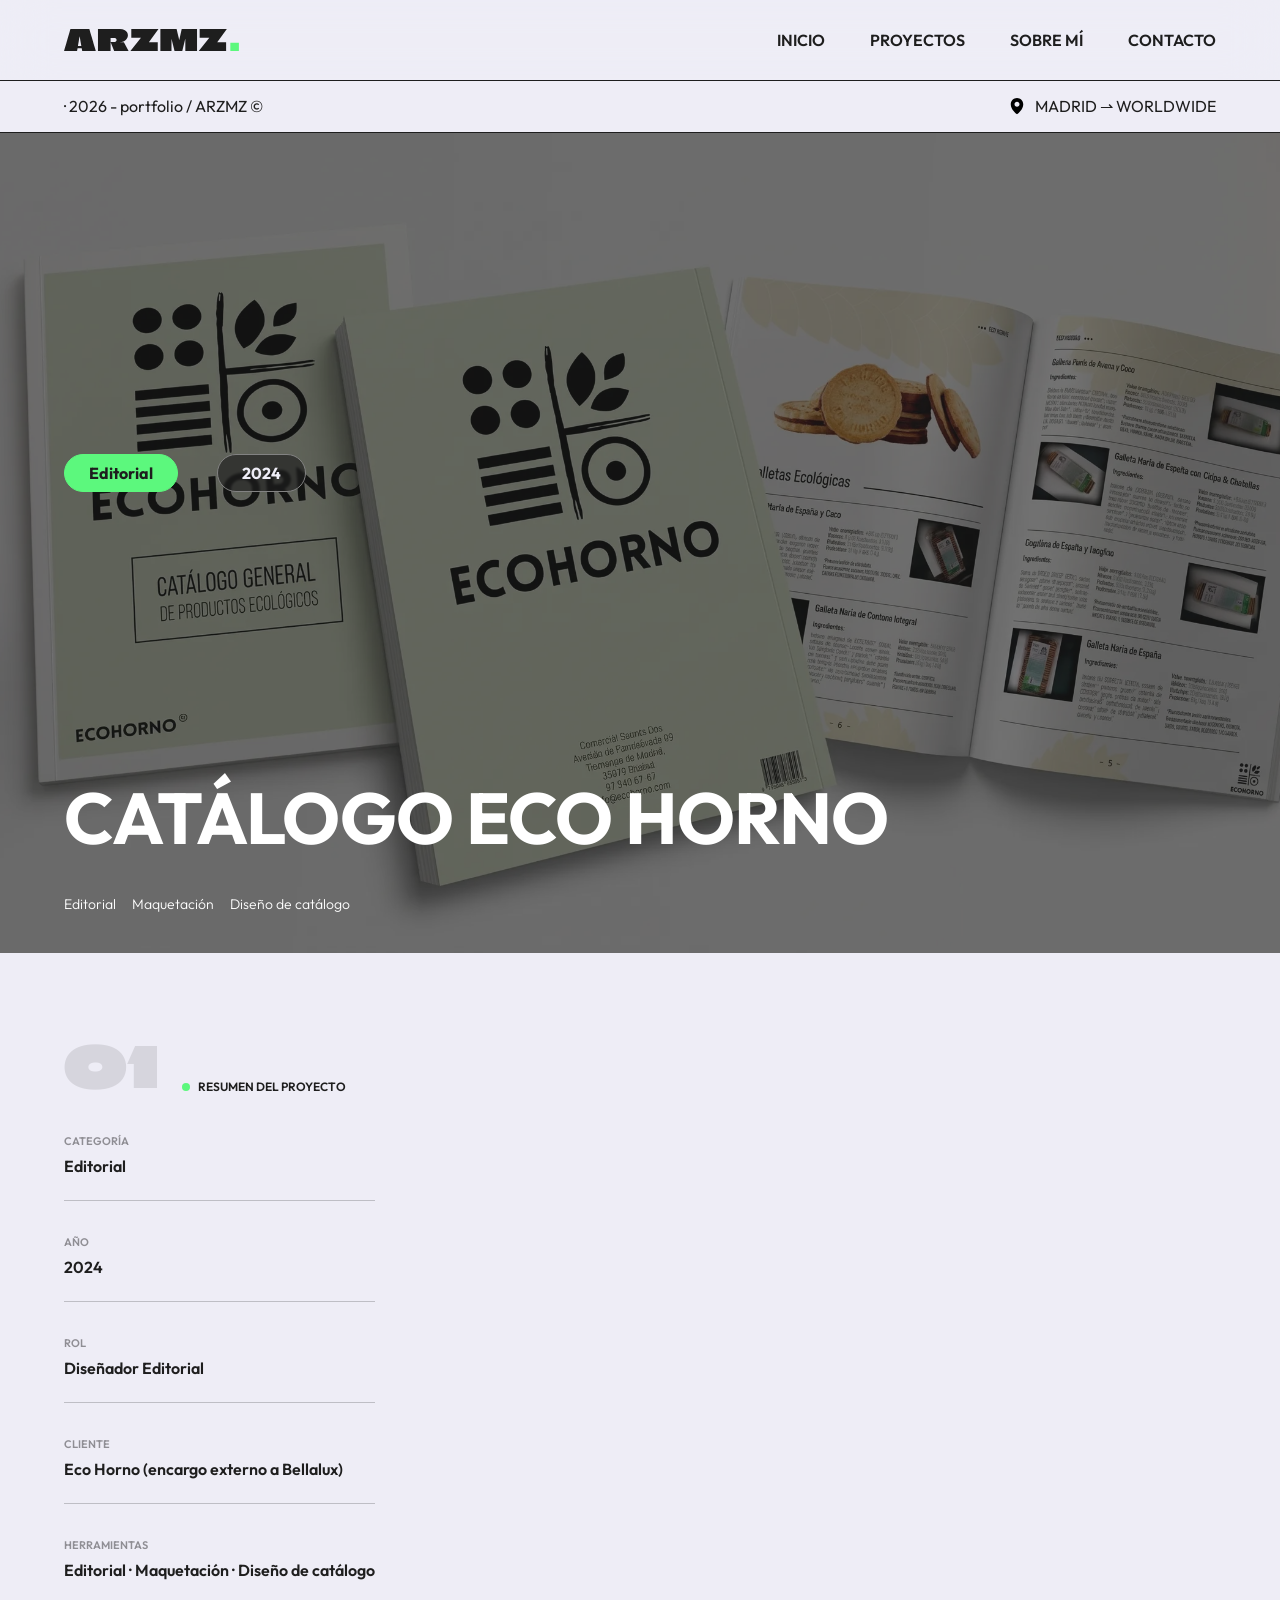
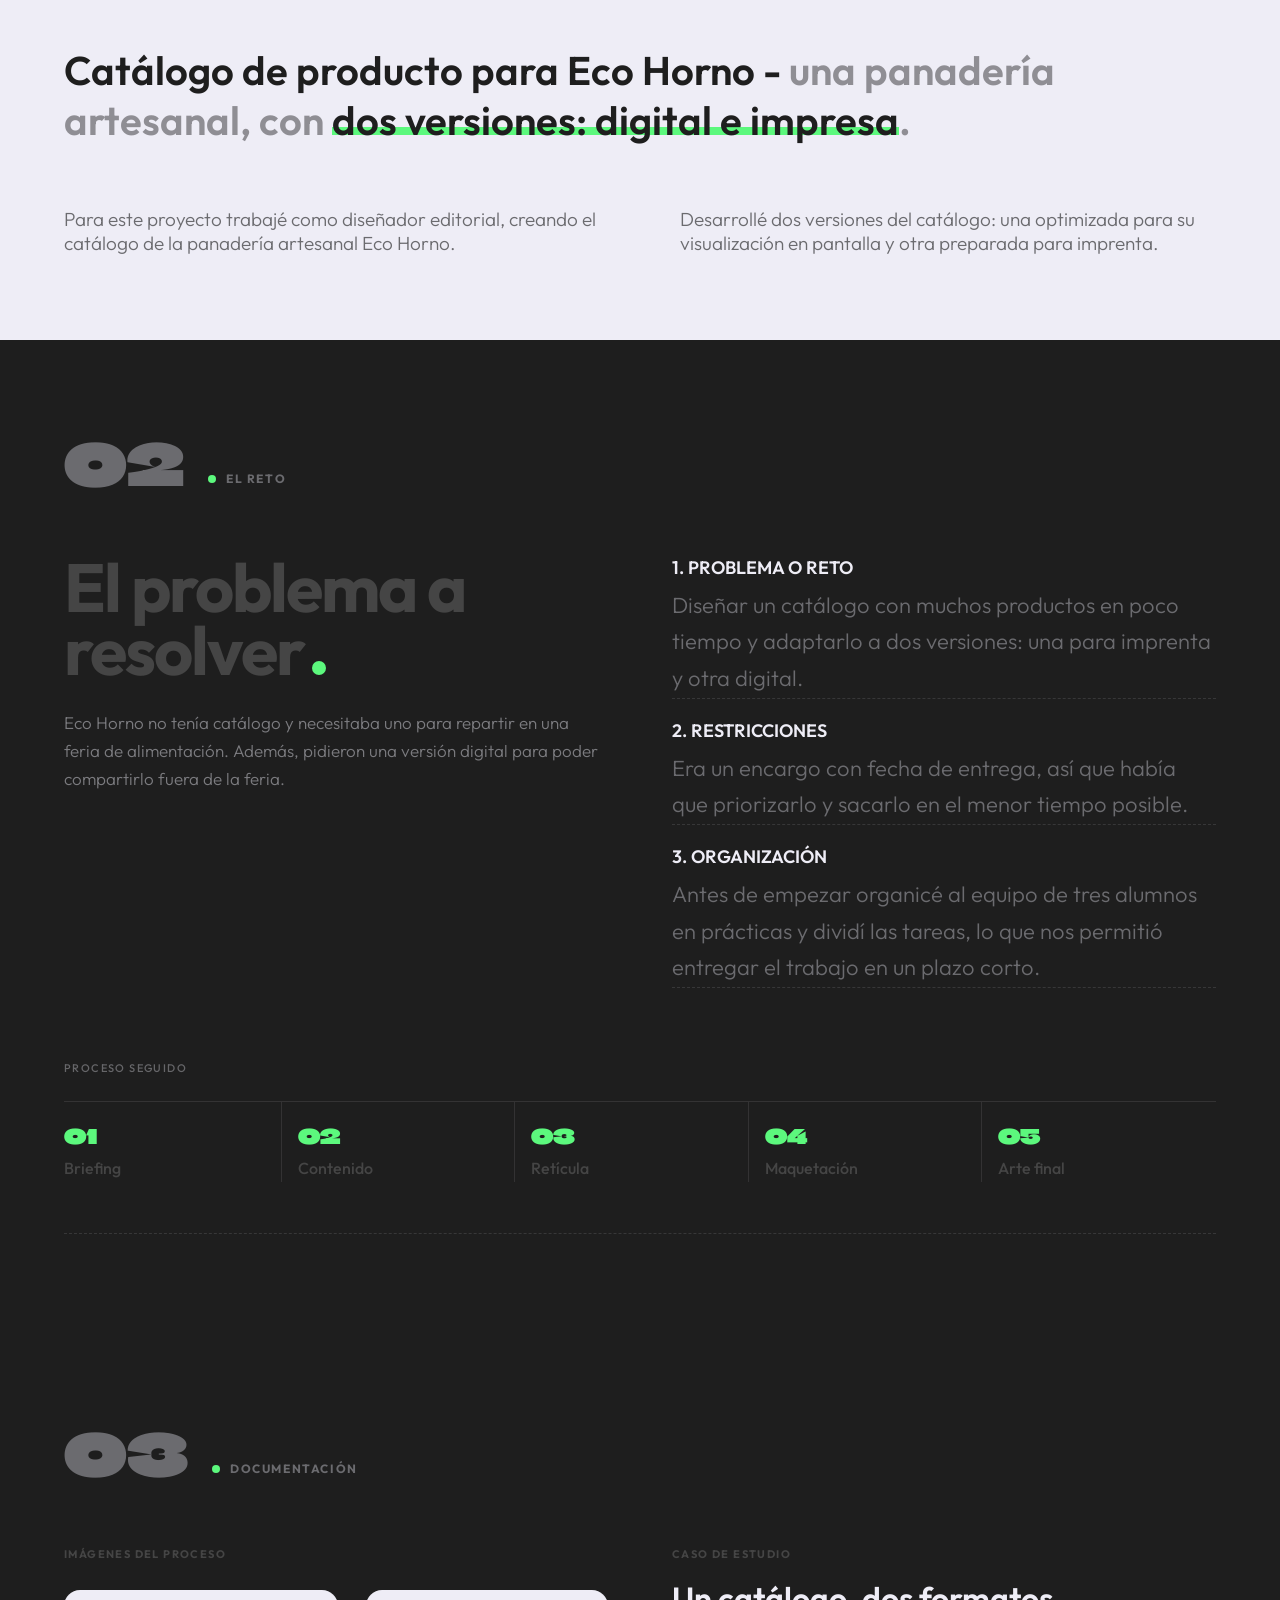
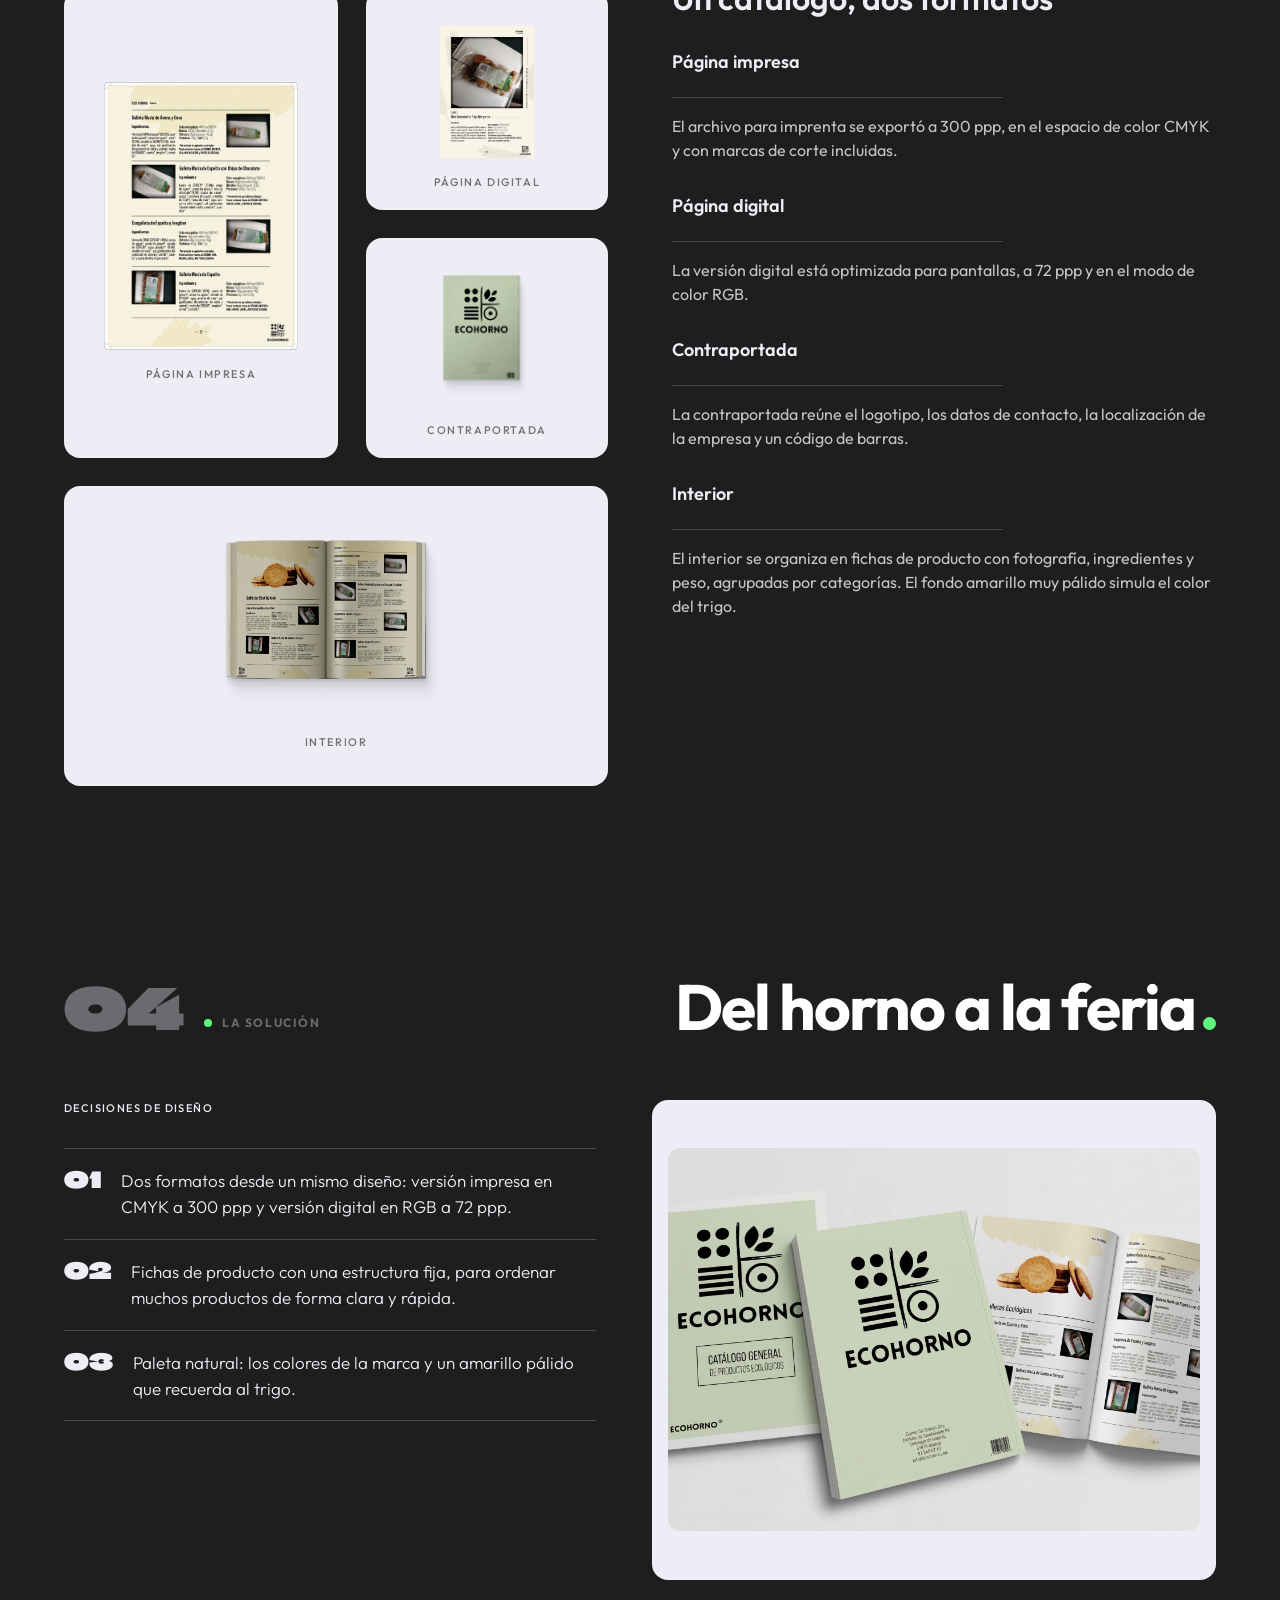
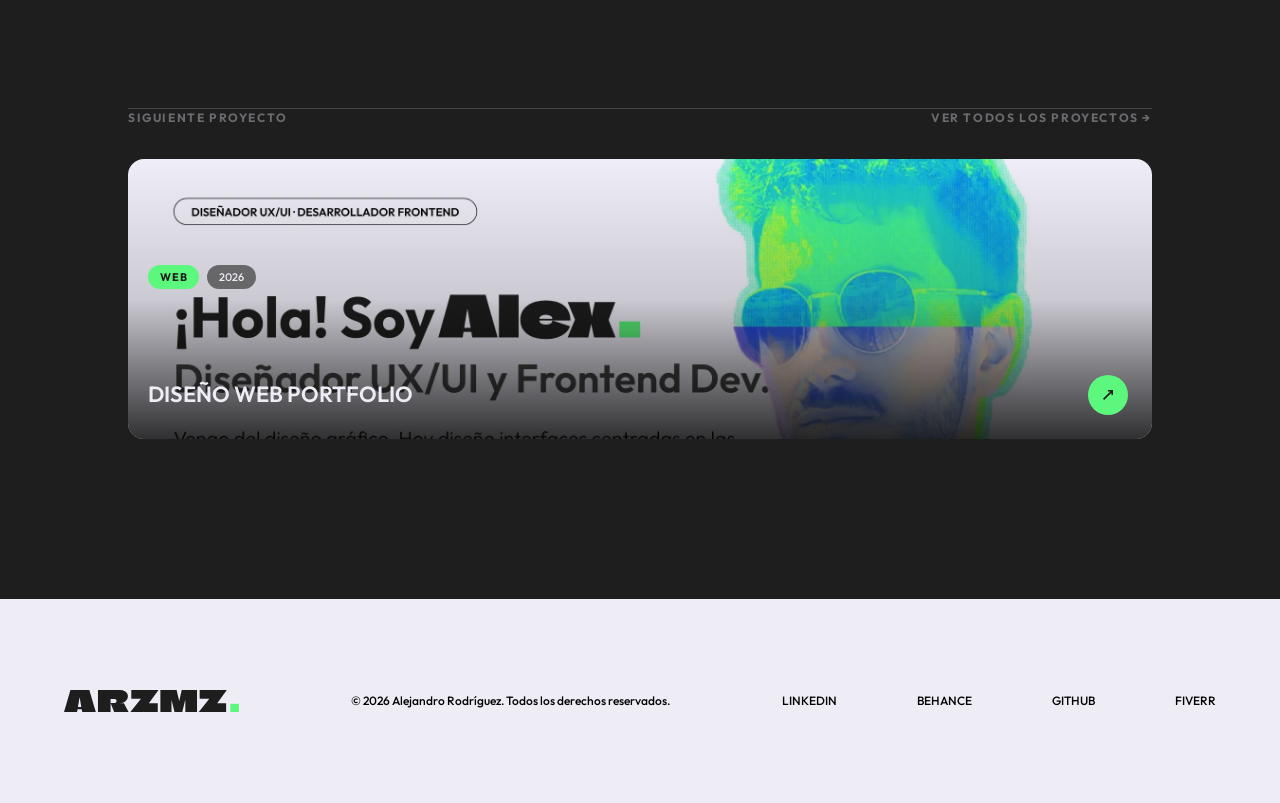
==== catalogo-eco-horno.html @ 38ceda66 "Primera versión del portfolio" ====
<!DOCTYPE html>
<html lang="en">

<head>
    <meta charset="UTF-8">
    <meta name="viewport" content="width=device-width, initial-scale=1.0">
    <title>Catálogo Eco Horno | Alejandro Rodríguez</title>
    <link rel="stylesheet" href="css/proyecto.css">
    <script src="js/menu.js" defer></script>
    <link rel="preconnect" href="https://fonts.googleapis.com">
    <link rel="preconnect" href="https://fonts.gstatic.com" crossorigin>
    <link href="https://fonts.googleapis.com/css2?family=Outfit:wght@100..900&display=swap" rel="stylesheet">
    <link rel="preconnect" href="https://fonts.googleapis.com">
    <link rel="preconnect" href="https://fonts.gstatic.com" crossorigin>
    <link
        href="https://fonts.googleapis.com/css2?family=Climate+Crisis:YEAR@1979&family=Outfit:wght@100..900&display=swap"
        rel="stylesheet">
    <link rel="preconnect" href="https://fonts.googleapis.com">
    <link rel="preconnect" href="https://fonts.gstatic.com" crossorigin>
    <link
        href="https://fonts.googleapis.com/css2?family=Climate+Crisis:YEAR@1979&family=Ephesis&family=Outfit:wght@100..900&display=swap"
        rel="stylesheet">

</head>

<body>
    <!-- Estructura HTML Header -->

    <header class="Header">
        <a href="index.html" class="Header-logo" title="Ir a la página de inicio">
            <img class="Header-img" src="img/logo-arzmz.svg" alt="ARZMZ Logo" loading="lazy">
        </a>
        <button class="Header-button" type="button" title="Abrir menú">
            <svg xmlns="http://www.w3.org/2000/svg" width="16" height="16" fill="currentColor" class="Header-icon Header-icon--open"
                viewBox="0 0 16 16">
                <path fill-rule="evenodd"
                    d="M2.5 12a.5.5 0 0 1 .5-.5h10a.5.5 0 0 1 0 1H3a.5.5 0 0 1-.5-.5m0-4a.5.5 0 0 1 .5-.5h10a.5.5 0 0 1 0 1H3a.5.5 0 0 1-.5-.5m0-4a.5.5 0 0 1 .5-.5h10a.5.5 0 0 1 0 1H3a.5.5 0 0 1-.5-.5" />
            </svg>
            <svg xmlns="http://www.w3.org/2000/svg" width="16" height="16" fill="currentColor" class="Header-icon Header-icon--close"
                viewBox="0 0 16 16">
                <path
                    d="M2.146 2.854a.5.5 0 1 1 .708-.708L8 7.293l5.146-5.147a.5.5 0 0 1 .708.708L8.707 8l5.147 5.146a.5.5 0 0 1-.708.708L8 8.707l-5.146 5.147a.5.5 0 0 1-.708-.708L7.293 8z" />
            </svg>
        </button>
        <nav class="Header-nav">
            <ul class="Header-ul">
                <li class="Header-li Header-li--Home"><a href="index.html" title="Ir a la página de inicio">INICIO</a></li>
                <li class="Header-li Header-li--Proyectos"><a href="proyectos.html" title="Ver todos los proyectos">PROYECTOS</a></li>
                <li class="Header-li Header-li--Sobremi"><a href="sobremi.html" title="Conocer más sobre Alejandro Rodríguez">SOBRE MÍ</a></li>
                <li class="Header-li Header-li--Contacto"><a href="contacto.html" title="Ir a la página de contacto">CONTACTO</a></li>
            </ul>
        </nav>
    </header>

    <!-- Estructura HTML Subheader -->

    <section class="Subheader">
        <h1 class="Subheader-h1">· 2026 - portfolio / ARZMZ © </h1>
        <div class="Subheader-Location">
            <img class="Location-img" src="img/location-pin-svgrepo-com.svg" alt="Ubicación" loading="lazy">
            <h2 class="Location-h2">MADRID ⇀ WORLDWIDE</h2>
        </div>
    </section>


    <!-- Estructura HTML Contenido -->

    <section class="ProjectHero">
        <picture>
            <source srcset="img/proyectos/eco-horno-portada.webp" type="image/webp">
            <img class="ProjectHero-img" src="img/proyectos/eco-horno-portada.jpg" alt="Mockups del catálogo Eco Horno: portada, contraportada e interior" loading="lazy">
        </picture>
        <div class="ProjectHero-overlay"></div>
        <div class="ProjectHero-chips">
            <span class="Chip Chip--primary">Editorial</span>
            <span class="Chip Chip--dark">2024</span>
        </div>
        <div class="ProjectHero-info">
            <h2 class="ProjectHero-title">CATÁLOGO ECO HORNO</h2>
            <ul class="ProjectHero-tags">
                <li>Editorial</li>
                <li>Maquetación</li>
                <li>Diseño de catálogo</li>
            </ul>
        </div>
    </section>

    <!-- Estructura HTML primera sección -->

    <section class="Summary">
        <div class="Summary-header">
            <span class="Summary-number">01</span>
            <div class="Summary-title">
                <span class="Summary-dot"></span>
                <h3 class="Summary-h3">RESUMEN DEL PROYECTO</h3>
            </div>
        </div>
        <div class="Summary-body">
            <ul class="Summary-list">
                <li class="Summary-item">
                    <p class="Summary-label">CATEGORÍA</p>
                    <p class="Summary-category">Editorial</p>
                </li>
                <li class="Summary-item">
                    <p class="Summary-label">AÑO</p>
                    <p class="Summary-category">2024</p>
                </li>
                <li class="Summary-item">
                    <p class="Summary-label">ROL</p>
                    <p class="Summary-category">Diseñador Editorial</p>
                </li>
                <li class="Summary-item">
                    <p class="Summary-label">CLIENTE</p>
                    <p class="Summary-category">Eco Horno (encargo externo a Bellalux)</p>
                </li>
                <li class="Summary-item Summary-item--last">
                    <p class="Summary-label">HERRAMIENTAS</p>
                    <p class="Summary-category">Editorial · Maquetación · Diseño de catálogo</p>
                </li>
            </ul>
            <div class="Summary-content">
                <p class="Summary-lead">
                    <span class="Summary-strong">Catálogo de producto para Eco Horno -</span>
                    una panadería artesanal, con
                    <mark class="Summary-highlight Summary-strong">dos versiones: digital e impresa</mark>.
                </p>
                <div class="Summary-Text">
                    <p class="Text-p">Para este proyecto trabajé como diseñador editorial, creando el catálogo de la
                        panadería artesanal Eco Horno.</p>
                    <p class="Text-p">Desarrollé dos versiones del catálogo: una optimizada para su visualización en
                        pantalla y otra preparada para imprenta.</p>
                </div>
            </div>
        </div>
    </section>

    <!-- Estructura HTML segunda sección -->

    <section class="Challenge">
        <div class="Challenge-header">
            <span class="Challenge-number">02</span>
            <div class="Challenge-title">
                <span class="Challenge-dot"></span>
                <h3 class="Challenge-h3">El reto</h3>
            </div>
        </div>
        <div class="Challenge-body">
            <div class="Challenge-intro">
                <h4 class="Challenge-heading">El problema a resolver<span class="Challenge-headingDot"></span></h4>
                <p class="Challenge-text">Eco Horno no tenía catálogo y necesitaba uno para repartir en una feria de
                    alimentación. Además, pidieron una versión digital para poder compartirlo fuera de la feria.</p>
            </div>
            <ul class="Challenge-cards">
                <li class="Challenge-card">
                    <h4 class="Challenge-cardTitle">1. PROBLEMA O RETO</h4>
                    <p class="Challenge-cardText">Diseñar un catálogo con muchos productos en poco tiempo y adaptarlo a dos versiones: una para imprenta y otra digital.</p>
                </li>
                <li class="Challenge-card">
                    <h4 class="Challenge-cardTitle">2. RESTRICCIONES</h4>
                    <p class="Challenge-cardText">Era un encargo con fecha de entrega, así que había que priorizarlo y sacarlo en el menor tiempo posible.</p>
                </li>
                <li class="Challenge-card">
                    <h4 class="Challenge-cardTitle">3. ORGANIZACIÓN</h4>
                    <p class="Challenge-cardText">Antes de empezar organicé al equipo de tres alumnos en prácticas y dividí las tareas, lo que nos permitió entregar el trabajo en un plazo corto.</p>
                </li>
            </ul>
        </div>
        <div class="Challenge-process">
            <h4 class="Challenge-processLabel">Proceso seguido</h4>
            <ol class="Challenge-steps">
                <li class="Challenge-step Challenge-step--first">
                    <span class="Challenge-stepNumber">01</span>
                    <span class="Challenge-stepName">Briefing</span>
                </li>
                <li class="Challenge-step Challenge-step--second">
                    <span class="Challenge-stepNumber">02</span>
                    <span class="Challenge-stepName">Contenido</span>
                </li>
                <li class="Challenge-step Challenge-step--third">
                    <span class="Challenge-stepNumber">03</span>
                    <span class="Challenge-stepName">Retícula</span>
                </li>
                <li class="Challenge-step Challenge-step--fourth">
                    <span class="Challenge-stepNumber">04</span>
                    <span class="Challenge-stepName">Maquetación</span>
                </li>
                <li class="Challenge-step Challenge-step--fifth">
                    <span class="Challenge-stepNumber">05</span>
                    <span class="Challenge-stepName">Arte final</span>
                </li>
            </ol>
            <div class="Challenge-divider"></div>
        </div>
    </section>

    <!-- Estructura HTML sección documentación -->


    <section class="Documentation">
        <div class="Documentation-header">
            <span class="Documentation-number">03</span>
            <div class="Documentation-title">
                <span class="Documentation-dot"></span>
                <h3 class="Documentation-h3">Documentación</h3>
            </div>
        </div>
        <div class="Documentation-body">
            <div class="Documentation-gallery">
                <p class="Documentation-label">Imágenes del proceso</p>
                <div class="Documentation-grid">
                    <figure class="Documentation-media Documentation-media--tall Documentation-media--light">
                        <picture>
                        <source srcset="img/proyectos/eco-horno-pagina-impresa.webp" type="image/webp">
                        <img class="Documentation-img" src="img/proyectos/eco-horno-pagina-impresa.jpg" alt="Página interior del catálogo Eco Horno preparada para imprenta, con marcas de corte" loading="lazy">
                    </picture>
                        <figcaption class="Documentation-caption">Página impresa</figcaption>
                    </figure>
                    <div class="Documentation-stack">
                        <figure class="Documentation-media Documentation-media--small Documentation-media--light">
                            <picture>
                        <source srcset="img/proyectos/eco-horno-pagina-digital.webp" type="image/webp">
                        <img class="Documentation-img" src="img/proyectos/eco-horno-pagina-digital.jpg" alt="Página interior del catálogo Eco Horno en su versión digital" loading="lazy">
                    </picture>
                            <figcaption class="Documentation-caption">Página digital</figcaption>
                        </figure>
                        <figure class="Documentation-media Documentation-media--small Documentation-media--light">
                            <picture>
                        <source srcset="img/proyectos/eco-horno-mockup-contraportada.webp" type="image/webp">
                        <img class="Documentation-img" src="img/proyectos/eco-horno-mockup-contraportada.jpg" alt="Mockup de la contraportada del catálogo Eco Horno en verde salvia" loading="lazy">
                    </picture>
                            <figcaption class="Documentation-caption">Contraportada</figcaption>
                        </figure>
                    </div>
                </div>
                <figure class="Documentation-media Documentation-media--wide Documentation-media--light">
                    <picture>
                        <source srcset="img/proyectos/eco-horno-mockup-interior.webp" type="image/webp">
                        <img class="Documentation-img" src="img/proyectos/eco-horno-mockup-interior.jpg" alt="Mockup del catálogo Eco Horno abierto, con fotografías y fichas de producto" loading="lazy">
                    </picture>
                    <figcaption class="Documentation-caption">Interior</figcaption>
                </figure>
            </div>
            <div class="Documentation-content">
                <div class="Documentation-intro">
                    <p class="Documentation-label">Caso de estudio</p>
                    <h4 class="Documentation-heading">Un catálogo, dos formatos</h4>
                </div>
                <ul class="Documentation-list">
                    <li class="Documentation-item">
                        <h5 class="Documentation-itemTitle">Página impresa</h5>
                        <p class="Documentation-itemText">El archivo para imprenta se exportó a 300 ppp, en el espacio de color CMYK y con marcas de corte incluidas.</p>
                    </li>
                    <li class="Documentation-item">
                        <h5 class="Documentation-itemTitle">Página digital</h5>
                        <p class="Documentation-itemText">La versión digital está optimizada para pantallas, a 72 ppp y en el modo de color RGB.</p>
                    </li>
                    <li class="Documentation-item">
                        <h5 class="Documentation-itemTitle">Contraportada</h5>
                        <p class="Documentation-itemText">La contraportada reúne el logotipo, los datos de contacto, la localización de la empresa y un código de barras.</p>
                    </li>
                    <li class="Documentation-item">
                        <h5 class="Documentation-itemTitle">Interior</h5>
                        <p class="Documentation-itemText">El interior se organiza en fichas de producto con fotografía, ingredientes y peso, agrupadas por categorías. El fondo amarillo muy pálido simula el color del trigo.</p>
                    </li>
                </ul>
            </div>
        </div>
    </section>

    <!-- Estructura HTML sección solución -->

    <section class="Solution">
        <div class="Solution-header">
            <div class="Solution-index">
                <span class="Solution-number">04</span>
                <div class="Solution-title">
                    <span class="Solution-dot"></span>
                    <h3 class="Solution-h3">La solución</h3>
                </div>
            </div>
            <h4 class="Solution-heading">Del horno a la feria<span class="Solution-headingDot"></span></h4>
        </div>
        <div class="Solution-body">
            <div class="Solution-decisions">
                <p class="Solution-label">Decisiones de diseño</p>
                <ol class="Solution-list">
                    <li class="Solution-item">
                        <span class="Solution-itemNumber">01</span>
                        <p class="Solution-itemText">Dos formatos desde un mismo diseño: versión impresa en CMYK a 300 ppp y versión digital en RGB a 72 ppp.</p>
                    </li>
                    <li class="Solution-item">
                        <span class="Solution-itemNumber">02</span>
                        <p class="Solution-itemText">Fichas de producto con una estructura fija, para ordenar muchos productos de forma clara y rápida.</p>
                    </li>
                    <li class="Solution-item">
                        <span class="Solution-itemNumber">03</span>
                        <p class="Solution-itemText">Paleta natural: los colores de la marca y un amarillo pálido que recuerda al trigo.</p>
                    </li>
                </ol>
            </div>
            <figure class="Solution-media Solution-media--main">
                <picture>
                    <source srcset="img/proyectos/eco-horno-portada.webp" type="image/webp">
                    <img class="Solution-img Solution-img--captura" src="img/proyectos/eco-horno-portada.jpg" alt="Catálogo Eco Horno: portada, contraportada e interior" loading="lazy">
                </picture>
                <figcaption class="Solution-caption">Resultado final — catálogo Eco Horno</figcaption>
            </figure>
        </div>

        <!-- Estructura HTML siguiente proyecto -->

        <nav class="NextProject" aria-label="Siguiente proyecto">
            <div class="NextProject-top">
                <p class="NextProject-label">Siguiente proyecto</p>
                <a class="NextProject-all" href="proyectos.html" title="Ver todos los proyectos">Ver todos los proyectos →</a>
            </div>
            <a class="NextProject-card" href="diseno-web-portfolio.html" title="Ver el proyecto Diseño web portfolio">
                <picture>
                    <source srcset="img/proyectos/portfolio-inicio-escritorio.webp" type="image/webp">
                    <img class="NextProject-img" src="img/proyectos/portfolio-inicio-escritorio.jpg" alt="Portada del proyecto Diseño web portfolio" loading="lazy">
                </picture>
                <div class="NextProject-chips">
                    <span class="NextProject-chip NextProject-chip--primary">Web</span>
                    <span class="NextProject-chip NextProject-chip--dark">2026</span>
                </div>
                <div class="NextProject-info">
                    <h4 class="NextProject-title">DISEÑO WEB PORTFOLIO</h4>
                    <span class="NextProject-arrow">
                        <img src="img/arrow-up-right.svg" alt="Flecha hacia el proyecto" width="9.26562" height="9.27344" loading="lazy">
                    </span>
                </div>
            </a>
        </nav>
    </section>

    <!-- Estructura Footer -->

    <footer class="Footer">
        <img class="Footer-img" src="img/logo-arzmz.svg" alt="ARZMZ Logo" loading="lazy">
        <p class="Footer-p">© 2026 Alejandro Rodríguez. Todos los derechos reservados.</p>
        <ul class="Footer-ul">
            <li><a href="https://www.linkedin.com/in/alexrodriguezmu%C3%B1oz/" class="Footer-linkedin" title="Perfil de LinkedIn de Alejandro Rodríguez" target="_blank" rel="noreferrer">LINKEDIN</a></li>
            <li><a href="https://www.behance.net/alejandrodrigu361" class="Footer-behance" title="Portfolio de Behance de Alejandro Rodríguez" target="_blank" rel="noreferrer">BEHANCE</a></li>
            <li><a href="https://github.com/ALEXRZMZ" class="Footer-github" title="Perfil de GitHub de Alejandro Rodríguez" target="_blank" rel="noreferrer">GITHUB</a></li>
            <li><a href="https://www.fiverr.com/alexrzmz" class="Footer-fiverr" title="Perfil de Fiverr de Alejandro Rodríguez" target="_blank" rel="noreferrer">FIVERR</a></li>
        </ul>
    </footer>

</body>
---- css/proyecto.css ----
/* Reset CSS / Normalizar CSS */
:root{
       scroll-behavior: smooth;
        font-size:100%;
        background-color: var(--color-white);

        --color-black: #1E1E1E;
        --color-white: #EEEDF6;
        --color-primary: #5CF87D;
        --color-grey: #454545;
        --chip-border-radius: 999px;
        --chip-padding: 8px 24px;
        --chip-border: 1px solid var(--color-black);
        --chip-text-size: 16px;
        --web-padding: 0 64px;
}
*{
    margin:0;
    padding:0;
    border: 0;
    box-sizing: border-box;
}
li{
    list-style: none;
}
a{
    display: block;
    color:inherit;
    text-decoration: none;
}
p a{
    display: inline;
}
h1 , h2 , h3 , h4 , h5 , h6 , strong , em , mark, pre, code{
    font:inherit;
}
mark{
    background-color:transparent;
}
picture , img, video , iframe {
    display: block;
    max-width: 100%;
    width: 100%;
    height: initial;
}
svg{
    display: block;
    width: initial;
    height: initial;
    fill: currentColor;
}


form , input , select , option , textarea , label , fieldset , legend , button{
    display: block;
    font:inherit;
    background-color: initial;
}
fieldset {
    border : none ;
}
button , label{
    cursor: pointer;
}

/* ------------------ Header Style ------------------ */

.Header {
    font-family: 'Outfit', sans-serif;
    font-weight: 600;
    width: 100%;
    /* min-height: 5rem; */
    border-bottom: .0625rem solid var(--color-black);
    background-color: var(--color-white);
    color: var(--color-black);
    padding: 0 4rem;

    display: flex;
    flex-flow: row nowrap;
    justify-content: space-between;

    position: fixed;
    z-index: 2;

    background: rgba(238, 237, 246, 0.578);
    backdrop-filter: blur(1.625rem);
    -webkit-backdrop-filter: blur(1.625rem);

}

.Header-logo {
    width: fit-content;
    min-height: 80px;
    /* background-color:blue; */

    display: flex;
    align-items: center;    
}

.Header-img {
    width: 175px;
    height: auto;
}
.Header-nav {
    width:fit-content;
    /* background-color:green; */
    align-items: center;
    display: flex;
}
.Header-ul {
    width:fit-content;
    display: flex;
    flex-flow: row nowrap;

    gap: 45px;

}
.Header-li--Home {
    width: fit-content;
    min-height:fit-content;
    /* background-color: red; */

}
.Header-li--Proyectos {
    width: fit-content;
    min-height:fit-content;
    /* background-color: red; */
}
.Header-li--Sobremi {
    width: fit-content;
    min-height:fit-content;
    /* background-color: red; */
}
.Header-li--Contacto {
    width: fit-content;
    min-height:fit-content;
    /* background-color: red; */
}
/* Botón del menú: oculto en escritorio */
.Header-button {
    display: none;
    align-items: center;
    justify-content: center;
    padding: 0;
    background: none;
    border: none;
    color: var(--color-black);
    cursor: pointer;
}
/* Iconos del botón: por defecto se ve el de abrir */
.Header-icon {
    width: 1.5rem;
    height: 1.5rem;
}
.Header-icon--close {
    display: none;
}

@media (max-width: 48rem) {
    /* En móvil se muestra el botón */
    .Header-button {
        display: flex;
        align-items: center;
        justify-content: center;
    }
    /* Menú cerrado: altura 0 y contenido oculto */
    .Header-nav {
        width: 100%;
        position: fixed;
        top: 5rem;
        left: 0;
        overflow: hidden;
        max-height: 0;

        background-color: var(--color-white);
        border-bottom: 1px solid var(--color-black);
        transition: max-height .3s ease;
    }
    .Header-ul {
        width: 100%;
        flex-flow: column nowrap;
        align-items: flex-start;
        gap: 1.5rem;
        padding: 1.5rem 64px;
    }
    /* Menú abierto (clase que añade el JS) */
    .Header-nav.is-open {
        max-height: 20rem;
    }
    /* Botón con el menú abierto: se cambia el icono */
    .Header-button.is-open .Header-icon--open {
        display: none;
    }
    .Header-button.is-open .Header-icon--close {
        display: block;
    }
}

/* ------------------ Subheader Style ------------------ */

.Subheader {
    width: 100%;
    /* min-height: 5rem; */
    background-color: var(--color-white);
    color: var(--color-black);
    font-family: 'Outfit', sans-serif;

    padding: 16px 4rem;
    margin-bottom: 5rem;
    border-bottom: .0313rem solid var(--color-black);


    display:flex;
    flex-flow: row nowrap;
    justify-content:space-between;
    align-items: center;
    position: relative;
    top: 80px;
    z-index: 0;
    
}
.Subheader-h1 {
}
.Subheader-Location {
    width: fit-content;
    min-height: fit-content;

    display: flex;
    flex-flow: row nowrap;
    gap: .5rem;
    
}
.Location-img{
    width: 1.25rem;
    height: auto;
    color: var(--color-primary);
}

.Location-h2 {
}

/* ------------------ Project Hero Style ------------------ */

.ProjectHero {
    position: relative;
    width: 100%;
    height: calc(100vh - 80px);
    padding: 40px 4rem;
    margin-top: calc(80px - 5rem);
    background-color: var(--color-black);
    color: #fff;
    font-family: 'Outfit', sans-serif;
    overflow: hidden;

    display: flex;
    flex-flow: column nowrap;
    justify-content: space-between;
}
.ProjectHero-img {
    position: absolute;
    inset: 0;
    width: 100%;
    height: 100%;
    object-fit: cover;
}
.ProjectHero-overlay {
    position: absolute;
    inset: 0;
    background-color: rgba(30, 30, 30, 0.6);
}
.ProjectHero-chips,
.ProjectHero-info {
    position: relative;
}
.ProjectHero-chips {
    display: flex;
    gap: 39px;
    align-items: center;
}
.Chip {
    padding: var(--chip-padding);
    border-radius: 50px;
    font-size: var(--chip-text-size);
    font-weight: 700;
}
.Chip--primary {
    background-color: var(--color-primary);
    border: 1px solid var(--color-primary);
    color: var(--color-black);
}
.Chip--dark {
    background-color: rgba(30, 30, 30, 0.65);
    border: 1px solid #828282;
    color: var(--color-white);
    backdrop-filter: blur(1.25px);
    -webkit-backdrop-filter: blur(1.25px);
}
.ProjectHero-info {
    max-width: 1091px;
    min-height: 141px;
    display: flex;
    flex-flow: column nowrap;
    justify-content: space-between;
    gap: 24px;
}
.ProjectHero-title {
    font-size: 72px;
    font-weight: 700;
    letter-spacing: -1.08px;
    line-height: normal;
}
.ProjectHero-tags {
    display: flex;
    gap: 16px;
    font-size: 14px;
    font-weight: 300;
}


/* ------------------ Summary Style ------------------ */

.Summary {
    padding: 85px 4rem;
    background-color: var(--color-white);
    color: var(--color-black);
    font-family: 'Outfit', sans-serif;

    display: flex;
    flex-flow: column nowrap;
    gap: 40px;
}
.Summary-header {
    display: flex;
    gap: 24px;
    align-items: flex-end;
}
.Summary-number {
    font-family: 'Climate Crisis', sans-serif;
    font-size: 56px;
    line-height: 1;
    color: #D6D5DD;
}
.Summary-title {
    display: flex;
    gap: 8px;
    align-items: center;
}
.Summary-dot {
    width: 8px;
    height: 8px;
    border-radius: 100px;
    background-color: var(--color-primary);
}
.Summary-h3 {
    font-size: 12px;
    font-weight: 600;
}
.Summary-body {
    display: flex;
    gap: 80px;
    align-items: flex-start;
}
.Summary-list {
    flex: 1 0 0;
    min-width: 0;
    display: flex;
    flex-flow: column nowrap;
    gap: 34px;
}
.Summary-item {
    display: flex;
    flex-flow: column nowrap;
    gap: 8px;
    padding-bottom: 25px;
    font-weight: 600;
    background: url("../img/line-divider.svg") no-repeat left bottom / 100% 1px;
}
.Summary-item--last {
    background: none;
}
.Summary-label {
    font-size: 11px;
    color: #8F8E94;
}
.Summary-value {
    font-size: 18px;
    color: var(--color-black);
}
.Summary-content {
    /* Responsive (hecho con IA, Claude): se puede encoger y no fuerza el ancho */
    flex: 0 1 990px;
    min-width: 0;
    display: flex;
    flex-flow: column nowrap;
    gap: 62px;
}
.Summary-lead {
    font-size: 40px;
    font-weight: 600;
    color: #8F8E94;
}
.Summary-strong {
    color: var(--color-black);
}
.Summary-highlight {
    position: relative;
    z-index: 0;
}
/* Trazo detrás del texto, con su borde inferior apoyado en la línea base */
.Summary-highlight::after {
    content: "";
    position: absolute;
    top: 0.8em;
    left: 0;
    z-index: -1;
    width: 100%;
    height: 0.2em;
    background-color: var(--color-primary);
}
.Summary-Text {
    display: flex;
    gap: 80px;
    font-size: 19px;
    font-weight: 300;
    color: #6B6B6F;
}
.Text-p {
    flex: 1 0 0;
    min-width: 0;
}


/* ------------------ Challenge Style ------------------ */

.Challenge {
    padding: 96px 4rem;
    background-color: var(--color-black);
    color: var(--color-white);
    font-family: 'Outfit', sans-serif;

    display: flex;
    flex-flow: column nowrap;
    gap: 4rem;
}
.Challenge-header {
    display: flex;
    gap: 24px;
    align-items: flex-end;
}
.Challenge-number {
    font-family: 'Climate Crisis', sans-serif;
    font-size: 56px;
    line-height: 56px;
    color: #6B6B6F;
}
.Challenge-title {
    display: flex;
    gap: 10px;
    align-items: center;
    padding-bottom: 4px;
}
.Challenge-dot {
    width: 8px;
    height: 8px;
    border-radius: 100px;
    background-color: var(--color-primary);
}
.Challenge-h3 {
    font-size: 12px;
    font-weight: 700;
    line-height: 18px;
    letter-spacing: 1.6px;
    text-transform: uppercase;
    color: #6B6B6F;
}
.Challenge-body {
    display: flex;
    gap: 222px;
    align-items: stretch;
}
.Challenge-intro {
    width: 588px;
    flex-shrink: 0;
}
.Challenge-heading {
    font-size: 68px;
    font-weight: 700;
    line-height: 62.56px;
    letter-spacing: -2px;
    color: var(--color-grey);
}
.Challenge-headingDot {
    display: inline-block;
    width: 14px;
    height: 14px;
    margin-left: 8px;
    border-radius: 100px;
    background-color: var(--color-primary);
}
.Challenge-text {
    padding-top: 28px;
    font-size: 17px;
    font-weight: 300;
    line-height: 28.05px;
    color: rgba(238, 237, 246, 0.45);
}
.Challenge-cards {
    width: 790px;
    max-width: 100%;
    display: flex;
    flex-flow: column nowrap;
    justify-content: center;
    gap: 20px;
}
.Challenge-card {
    display: flex;
    flex-flow: column nowrap;
    gap: 8px;
    padding-bottom: 2px;
    border-bottom: 1px dashed rgba(238, 237, 246, 0.12);
}
.Challenge-cardTitle {
    font-size: 18px;
    font-weight: 600;
    color: var(--color-white);
}
.Challenge-cardText {
    font-size: 22px;
    font-weight: 300;
    line-height: 36.3px;
    color: #6B6B6F;
}
.Challenge-process {
    display: flex;
    flex-flow: column nowrap;
    gap: 24px;
    padding-top: 8px;
}
.Challenge-processLabel {
    font-size: 11px;
    font-weight: 500;
    line-height: 16.5px;
    letter-spacing: 1.4px;
    text-transform: uppercase;
    color: rgba(238, 237, 246, 0.35);
}
.Challenge-steps {
    display: flex;
    border-top: 1px solid rgba(238, 237, 246, 0.1);
}
.Challenge-step {
    flex: 1 0 0;
    min-width: 0;
    display: flex;
    flex-flow: column nowrap;
    gap: 12px;
    padding: 24px 16px 4px 0;
    position: relative;
}
.Challenge-step + .Challenge-step {
    padding-left: 16px;
}
.Challenge-step::after {
    content: '';
    position: absolute;
    top: 0;
    right: 0;
    bottom: 0;
    width: 1px;
    background: rgba(238, 237, 246, 0.1);
}
.Challenge-step:last-child::after {
    content: none;
}
.Challenge-stepNumber {
    font-family: 'Climate Crisis', sans-serif;
    font-size: 20px;
    line-height: 20px;
    color: var(--color-primary);
}
.Challenge-stepName {
    font-size: 16px;
    font-weight: 500;
    line-height: 20px;
    color: var(--color-grey);
}
.Challenge-divider {
    height: 28px;
    border-bottom: 1px dashed rgba(238, 237, 246, 0.12);
}

@media (max-width: 1280px) {
    .Challenge-body {
        gap: 64px;
    }
    .Challenge-intro {
        width: auto;
        flex: 1 0 0;
    }
    .Challenge-cards {
        flex: 1 0 0;
    }
}
@media (max-width: 768px) {
    .Challenge {
        padding: 64px 1.5rem;
    }
    .Challenge-body {
        flex-flow: column nowrap;
        gap: 40px;
    }
    .Challenge-heading {
        font-size: 44px;
        line-height: 1.05;
    }
    .Challenge-cardText {
        font-size: 18px;
        line-height: 1.6;
    }
    .Challenge-steps {
        flex-flow: row wrap;
    }
    .Challenge-step {
        flex: 1 0 33%;
    }
}

/* ------------------ Documentation Style ------------------ */

.Documentation {
    padding: 96px 4rem;
    background-color: var(--color-black);
    color: var(--color-white);
    font-family: 'Outfit', sans-serif;

    display: flex;
    flex-flow: column nowrap;
    gap: 4rem;
}
.Documentation-header {
    display: flex;
    gap: 24px;
    align-items: flex-end;
}
.Documentation-number {
    font-family: 'Climate Crisis', sans-serif;
    font-size: 56px;
    line-height: 56px;
    color: #6B6B6F;
}
.Documentation-title {
    display: flex;
    gap: 10px;
    align-items: center;
    padding-bottom: 4px;
}
.Documentation-dot {
    width: 8px;
    height: 8px;
    border-radius: 100px;
    background-color: var(--color-primary);
}
.Documentation-h3 {
    font-size: 12px;
    font-weight: 700;
    line-height: 18px;
    letter-spacing: 1.6px;
    text-transform: uppercase;
    color: #6B6B6F;
}
.Documentation-body {
    display: flex;
    justify-content: space-between;
    align-items: flex-start;
    gap: 64px;
}
.Documentation-gallery {
    width: 588px;
    flex-shrink: 0;
    display: flex;
    flex-flow: column nowrap;
    gap: 28px;
}
.Documentation-label {
    font-size: 11px;
    font-weight: 700;
    line-height: 16.5px;
    letter-spacing: 1.4px;
    text-transform: uppercase;
    color: var(--color-grey);
}
.Documentation-grid {
    display: flex;
    gap: 28px;
}
.Documentation-stack {
    flex: 1 0 0;
    min-width: 0;
    display: flex;
    flex-flow: column nowrap;
    gap: 28px;
}
.Documentation-media {
    background-color: #252525;
    border-radius: 16px;

    display: flex;
    flex-flow: column nowrap;
    justify-content: center;
    align-items: center;
    gap: 16px;
    padding: 0 16px;
}
.Documentation-media--tall {
    flex: 1 0 0;
    min-width: 0;
}
.Documentation-media--small {
    height: 220px;
}
.Documentation-media--wide {
    height: 300px;
}
.Documentation-icon {
    border: 2px dashed rgba(92, 248, 125, 0.12);
    border-radius: 16px;
}
.Documentation-icon img {
    width: 22px;
    height: 22px;
}
.Documentation-caption {
    font-size: 11px;
    font-weight: 500;
    line-height: 16.5px;
    letter-spacing: 1.6px;
    text-transform: uppercase;
    text-align: center;
    color: var(--color-primary);
}
.Documentation-content {
    width: 788px;
    max-width: 100%;
    display: flex;
    flex-flow: column nowrap;
    gap: 32px;
}
.Documentation-intro {
    display: flex;
    flex-flow: column nowrap;
    gap: 16px;
}
.Documentation-heading {
    font-size: 32px;
    font-weight: 600;
    line-height: 40px;
    color: var(--color-white);
}
.Documentation-list {
    display: flex;
    flex-flow: column nowrap;
    gap: 32px;
}
.Documentation-item {
    display: flex;
    flex-flow: column nowrap;
    gap: 16px;
}
.Documentation-itemTitle {
    width: 331px;
    max-width: 100%;
    padding-bottom: 25px;
    font-size: 18px;
    font-weight: 600;
    color: var(--color-white);
    background: url("../img/line-divider-dark.svg") no-repeat left bottom / 100% 1px;
}
.Documentation-itemText {
    font-size: 16px;
    font-weight: 400;
    line-height: 24px;
    color: var(--color-white);
    opacity: 0.8;
}

@media (max-width: 1280px) {
    .Documentation-gallery {
        width: auto;
        flex: 1 0 0;
    }
    .Documentation-content {
        flex: 1 0 0;
    }
}
@media (max-width: 768px) {
    .Documentation {
        padding: 64px 1.5rem;
    }
    .Documentation-body {
        flex-flow: column nowrap;
        gap: 56px;
    }
    .Documentation-gallery {
        width: 100%;
    }
    .Documentation-media--tall {
        min-height: 300px;
    }
    .Documentation-grid {
        flex-flow: column nowrap;
    }
    .Documentation-heading {
        font-size: 26px;
        line-height: 1.25;
    }
}
/* ------------------ Solution Style ------------------ */

.Solution {
    padding: 96px 4rem;
    background-color: var(--color-black);
    color: var(--color-white);
    font-family: 'Outfit', sans-serif;

    display: flex;
    flex-flow: column nowrap;
    gap: 4rem;
}
.Solution-header {
    display: flex;
    justify-content: space-between;
    align-items: flex-end;
    gap: 24px;
}
.Solution-index {
    display: flex;
    gap: 20px;
    align-items: flex-end;
}
.Solution-number {
    font-family: 'Climate Crisis', sans-serif;
    font-size: 56px;
    line-height: 56px;
    color: #6B6B6F;
}
.Solution-title {
    display: flex;
    gap: 10px;
    align-items: center;
    padding-bottom: 4px;
}
.Solution-dot {
    width: 8px;
    height: 8px;
    border-radius: 100px;
    background-color: var(--color-primary);
}
.Solution-h3 {
    font-size: 12px;
    font-weight: 700;
    line-height: 18px;
    letter-spacing: 1.6px;
    text-transform: uppercase;
    color: #6B6B6F;
}
.Solution-heading {
    font-size: 64px;
    font-weight: 700;
    line-height: 57.6px;
    letter-spacing: -2px;
    text-align: right;
    color: #fff;
}
.Solution-headingDot {
    display: inline-block;
    width: 13px;
    height: 13px;
    margin-left: 8px;
    border-radius: 100px;
    background-color: var(--color-primary);
}
.Solution-body {
    display: flex;
    gap: 56px;
    align-items: flex-start;
}
.Solution-decisions {
    flex: 1 0 0;
    min-width: 0;
    display: flex;
    flex-flow: column nowrap;
    gap: 32px;
}
.Solution-label {
    font-size: 11px;
    font-weight: 500;
    line-height: 16.5px;
    letter-spacing: 1.4px;
    text-transform: uppercase;
    color: var(--color-white);
}
.Solution-list {
    background: url("../img/line-divider-muted.svg") no-repeat left bottom / 100% 1px;
}
.Solution-item {
    display: flex;
    gap: 20px;
    align-items: flex-start;
    padding: 20px 0;
    background: url("../img/line-divider-muted.svg") no-repeat left top / 100% 1px;
}
.Solution-itemNumber {
    font-family: 'Climate Crisis', sans-serif;
    font-size: 22px;
    line-height: 22px;
    color: var(--color-white);
}
.Solution-itemText {
    font-size: 17px;
    font-weight: 300;
    line-height: 25.5px;
    color: var(--color-white);
}
.Solution-media {
    flex: 1 0 0;
    min-width: 0;
    height: 26rem;
    padding: 1rem;
    background-color: #252525;
    border-radius: 16px;

    display: flex;
    flex-flow: column nowrap;
    justify-content: center;
    align-items: center;
    gap: 16px;
}
.Solution-media--main {
    height: 30rem;
    background-color: var(--color-white);
}
.Solution-icon {
    width: 56px;
    height: 56px;
    border: 2px dashed rgba(238, 237, 246, 0.12);
    border-radius: 16px;

    display: flex;
    justify-content: center;
    align-items: center;
}
.Solution-icon img {
    width: 22px;
    height: 22px;
}
.Solution-caption {
    font-size: 11px;
    font-weight: 500;
    line-height: 16.5px;
    letter-spacing: 1.6px;
    text-transform: uppercase;
    text-align: center;
    color: rgba(238, 237, 246, 0.6);
}
.Solution-gallery {
    display: flex;
    gap: 20px;
}

/* ------------------ Next Project Style ------------------ */

.NextProject {
    padding: 4rem;
    display: flex;
    flex-flow: column nowrap;
    gap: 32px;
    background: url("../img/line-divider-dark.svg") no-repeat left 4rem top 4rem / calc(100% - 8rem) 1px;
}
.NextProject-top {
    padding-top: 1px;
    display: flex;
    justify-content: space-between;
    align-items: center;
}
.NextProject-label,
.NextProject-all {
    font-size: 12px;
    font-weight: 700;
    line-height: 18px;
    letter-spacing: 1.6px;
    text-transform: uppercase;
    color: #6B6B6F;
}
.NextProject-all {
    transition: color .3s ease;
}
.NextProject-all:hover {
    color: var(--color-white);
}
.NextProject-card {
    position: relative;
    height: 280px;
    padding: 20px 24px 24px 20px;
    border-radius: 16px;
    overflow: hidden;

    display: flex;
    flex-flow: column nowrap;
    justify-content: space-between;
}
.NextProject-card::before {
    content: "";
    position: absolute;
    inset: 0;
    z-index: 1;
    background: linear-gradient(to top, rgba(0, 0, 0, 0.8), rgba(0, 0, 0, 0.15) 50%, rgba(0, 0, 0, 0));
}
.NextProject-img {
    position: absolute;
    inset: 0;
    width: 100%;
    height: 100%;
    object-fit: cover;
    transition: transform .6s ease;
}
.NextProject-card:hover .NextProject-img {
    transform: scale(1.04);
}
.NextProject-chips,
.NextProject-info {
    position: relative;
    z-index: 2;
}
.NextProject-chips {
    display: flex;
    gap: 8px;
    align-items: center;
}
.NextProject-chip {
    padding: 4px 12px;
    border-radius: 999px;
    font-size: 11px;
    line-height: 16.5px;
}
.NextProject-chip--primary {
    background-color: var(--color-primary);
    color: var(--color-black);
    font-weight: 700;
    letter-spacing: 0.8px;
    text-transform: uppercase;
}
.NextProject-chip--dark {
    background-color: rgba(69, 69, 69, 0.75);
    color: var(--color-white);
    font-weight: 500;
}
.NextProject-info {
    display: flex;
    justify-content: space-between;
    align-items: center;
    gap: 16px;
}
.NextProject-title {
    font-size: 22px;
    font-weight: 600;
    line-height: 27.5px;
    color: var(--color-white);
}
.NextProject-arrow {
    flex-shrink: 0;
    width: 40px;
    height: 40px;
    border-radius: 999px;
    background-color: var(--color-primary);

    display: flex;
    justify-content: center;
    align-items: center;
}
.NextProject-arrow img {
    width: 9.26562px;
    height: 9.27344px;
}

@media (max-width: 768px) {
    .Solution {
        padding: 64px 1.5rem;
    }
    .Solution-header {
        flex-flow: column nowrap;
        align-items: flex-start;
    }
    .Solution-heading {
        font-size: 44px;
        line-height: 1.05;
        text-align: left;
    }
    .Solution-body,
    .Solution-gallery {
        flex-flow: column nowrap;
    }
    .Solution-media,
    .Solution-media--main {
        flex: none;
        width: 100%;
    }
    .Solution-media {
        height: 22rem;
    }
    .Solution-media--main {
        height: 320px;
    }
    .NextProject {
        padding: 2rem 0 0;
        background-position: left top;
        background-size: 100% 1px;
    }
    .NextProject-top {
        flex-flow: column nowrap;
        align-items: flex-start;
        gap: 8px;
    }
}

/* ---------------Footer section Style ------------------ */

.Footer {
    width: 100%;
    min-height: 204px;
    background-color: var(--color-white);
    padding: 48px 64px;

    display: flex;
    flex-flow: row nowrap;
    justify-content: space-between;
    align-items: center;
}
.Footer-img {
    width: 10.9375rem;
    height: auto;
}
.Footer-p {
    width: fit-content;
    height: fit-content;

    font-family: 'Outfit', sans-serif;
    font-weight: 500;
    font-size: 12px;
}
.Footer-ul {
    width: fit-content;
    height: fit-content;

    display: flex;
    flex-flow: row nowrap;
    gap: 5rem;

    font-family: 'Outfit', sans-serif;
    font-weight: 500;
    font-size: 12px;

}
.Footer-linkedin {
}
.Footer-behance {
}
.Footer-github {
}
.Footer-fiverr {
}
/* Footer en móvil: apilado y con los enlaces en una fila que puede saltar de línea */
@media (max-width: 768px) {
    .Footer {
        padding: 3rem 1.5rem;
        flex-flow: column nowrap;
        align-items: flex-start;
        gap: 1.5rem;
    }
    .Footer-ul {
        flex-flow: row wrap;
        gap: 1.5rem;
    }
}

/* ------------------ Picture ------------------ */
/* El contenedor picture no genera caja: la imagen se comporta como hija directa de su bloque */
picture {
    display: contents;
}

/* ------------------ Imágenes de la sección solución ------------------ */
/* La imagen ocupa el espacio libre de la tarjeta sin deformarse */
.Solution-img {
    flex: 1 1 0;
    min-height: 0;
    width: 100%;
    margin-top: 1rem;
    object-fit: contain;
}

/* Capturas planas de pantalla: llenan el hueco con esquinas redondeadas */
.Solution-img--captura {
    object-fit: cover;
    object-position: top center;
    border-radius: 0.75rem;
}

/* ------------------ Documentación: imágenes y paleta ------------------ */
/* Variante clara de la tarjeta para logotipos oscuros */
.Documentation-media--light {
    background-color: var(--color-white);
}
.Documentation-media--light .Documentation-caption {
    color: rgba(30, 30, 30, 0.6);
}
/* Imagen (SVG) dentro de la tarjeta: se ajusta sin deformarse */
.Documentation-img {
    width: 80%;
    max-height: 60%;
    object-fit: contain;
}
/* Paleta de color hecha en código */
.Palette {
    --palette-corporativo: #276E77;
    --palette-negro: #202020;
    --palette-blanco: #ECEBF0;

    width: 100%;
    display: flex;
    gap: 0.5rem;
}
.Palette-color {
    flex: 1 1 0;
    height: 6rem;
    padding: 0.5rem;
    border-radius: 0.75rem;

    display: flex;
    align-items: flex-end;
}
.Palette-color--corporativo {
    background-color: var(--palette-corporativo);
    color: var(--palette-blanco);
}
.Palette-color--negro {
    background-color: var(--palette-negro);
    color: var(--palette-blanco);
}
.Palette-color--blanco {
    background-color: var(--palette-blanco);
    color: var(--palette-negro);
    border: 0.0625rem solid rgba(30, 30, 30, 0.15);
}
.Palette-hex {
    font-size: 0.75rem;
    font-weight: 500;
    letter-spacing: 0.05em;
}

/* Capturas de pantalla dentro de la documentación: llenan la tarjeta */
.Documentation-img--captura {
    width: 100%;
    max-height: none;
    flex: 1 1 0;
    min-height: 0;
    margin-top: 1rem;
    object-fit: cover;
    object-position: top center;
    border-radius: 0.75rem;
}
/* Muestra tipográfica hecha en código */
.Specimen {
    width: 100%;
    padding: 1rem;
    color: var(--color-black);
    display: flex;
    flex-flow: column nowrap;
    gap: 0.25rem;
}
.Specimen-name {
    margin-top: 1rem;
    font-size: 0.75rem;
    letter-spacing: 0.1em;
    text-transform: uppercase;
}
.Specimen-sample {
    font-family: 'Outfit', sans-serif;
    font-size: 2.5rem;
    line-height: 1.1;
}
.Specimen-sample--display {
    font-family: 'Climate Crisis', sans-serif;
}
/* Paleta de la propia web */
.Palette-color--webnegro {
    background-color: var(--color-black);
    color: var(--color-white);
}
.Palette-color--webblanco {
    background-color: var(--color-white);
    color: var(--color-black);
    border: 0.0625rem solid rgba(30, 30, 30, 0.15);
}
.Palette-color--webverde {
    background-color: var(--color-primary);
    color: var(--color-black);
}
.Palette-color--webgris {
    background-color: var(--color-grey);
    color: var(--color-white);
}

/* ------------------ Resumen responsive (hecho con IA, Claude) ------------------ */
/* Por debajo de 1280px la lista de datos y el texto se apilan */
@media (max-width: 1280px) {
    .Summary-body {
        flex-flow: column nowrap;
        gap: 2.5rem;
    }
    .Summary-content {
        flex: 1 1 auto;
        width: 100%;
    }
}
/* En móvil el titular del resumen es más pequeño */
@media (max-width: 768px) {
    .Summary-lead {
        font-size: 1.75rem;
    }
}

/* ------------------ Portada de proyecto responsive (hecho con IA, Claude) ------------------ */
/* En móvil el título de la portada se reduce para que no se corte */
@media (max-width: 768px) {
    .ProjectHero-title {
        font-size: 2rem;
        overflow-wrap: break-word;
    }
}
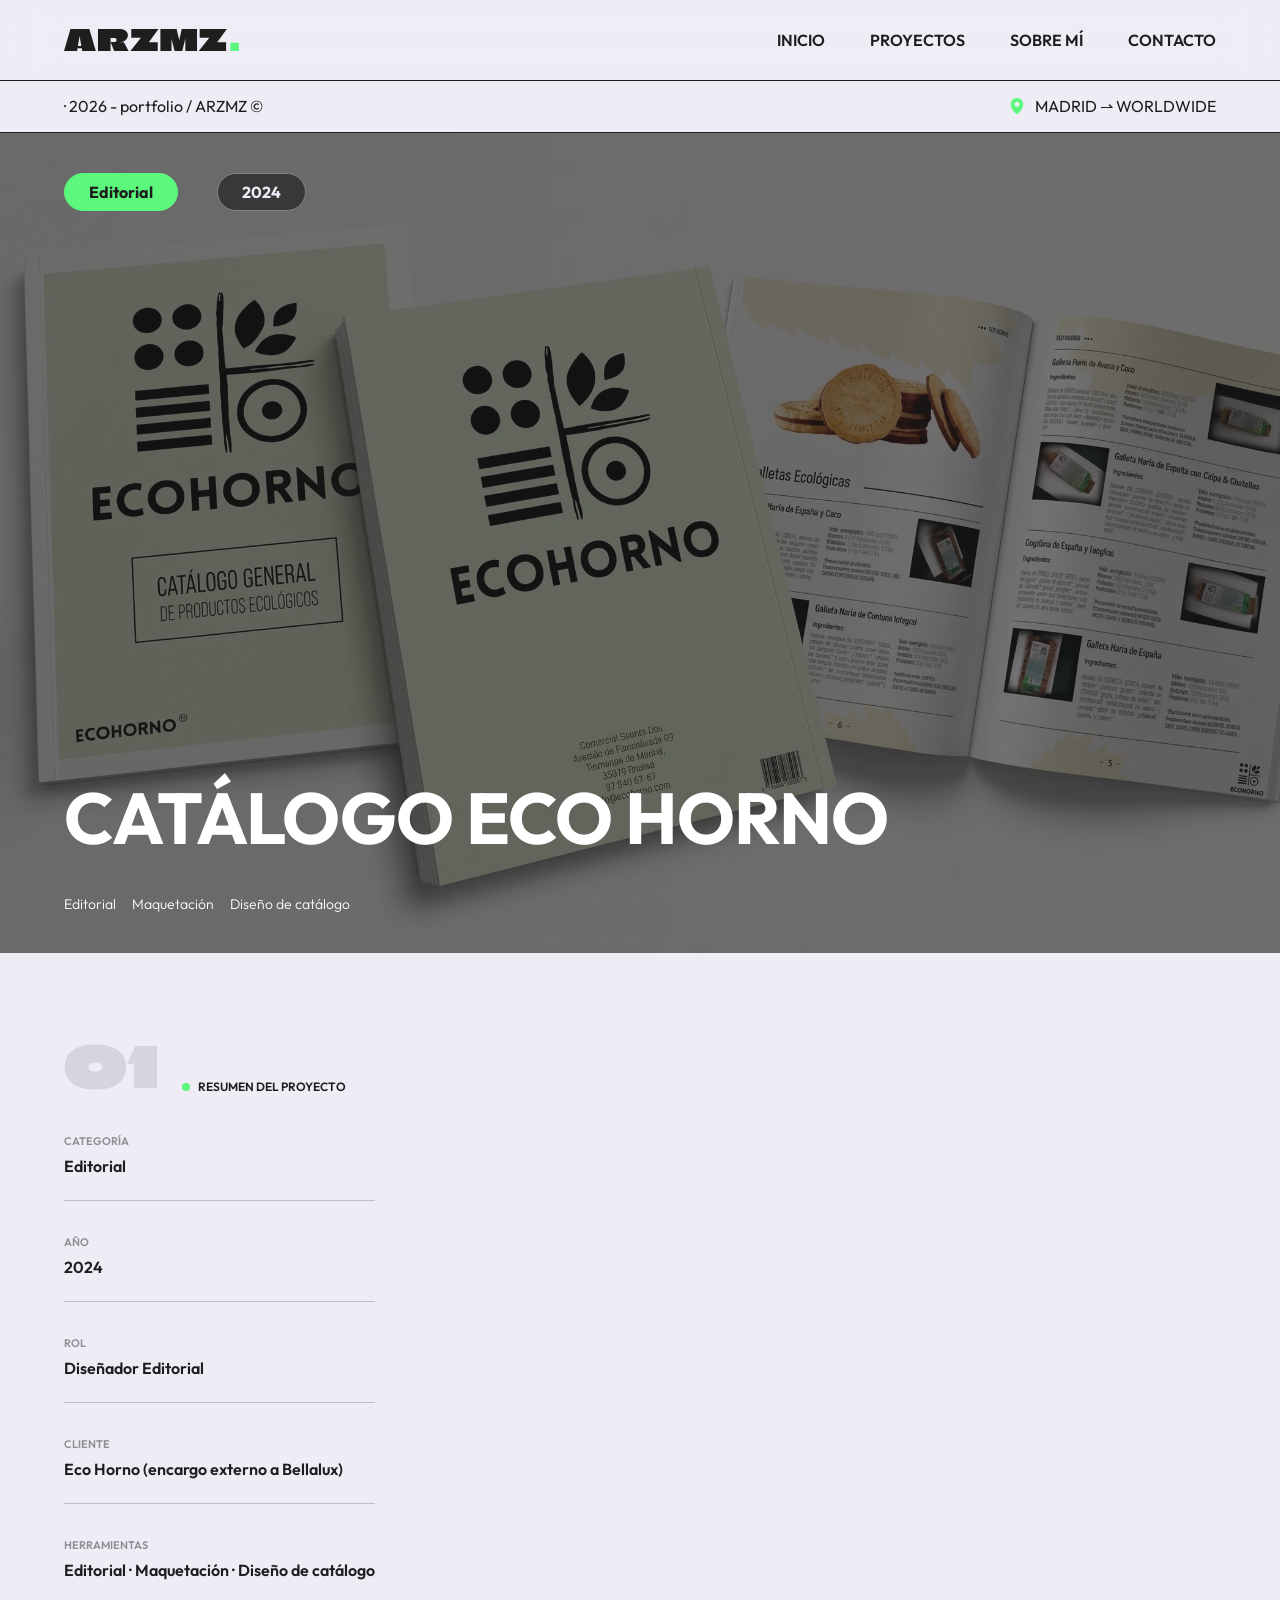
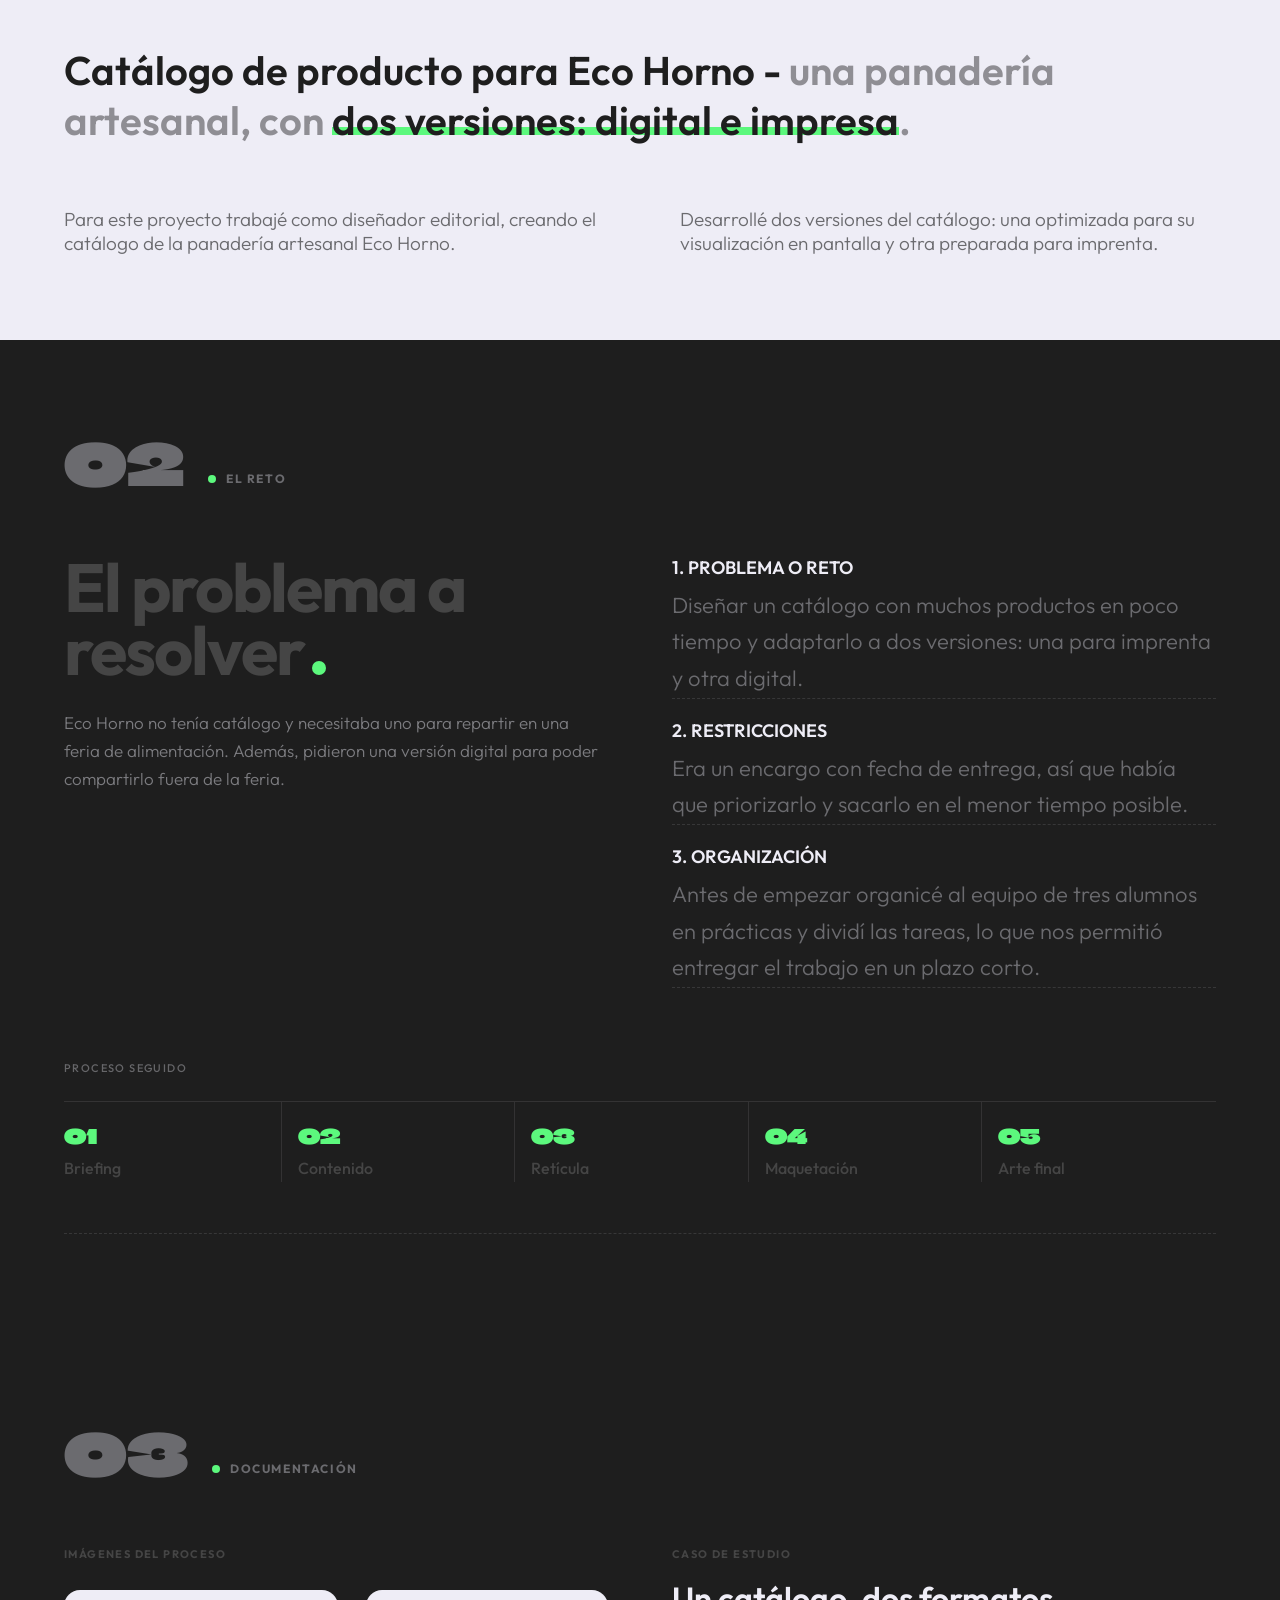
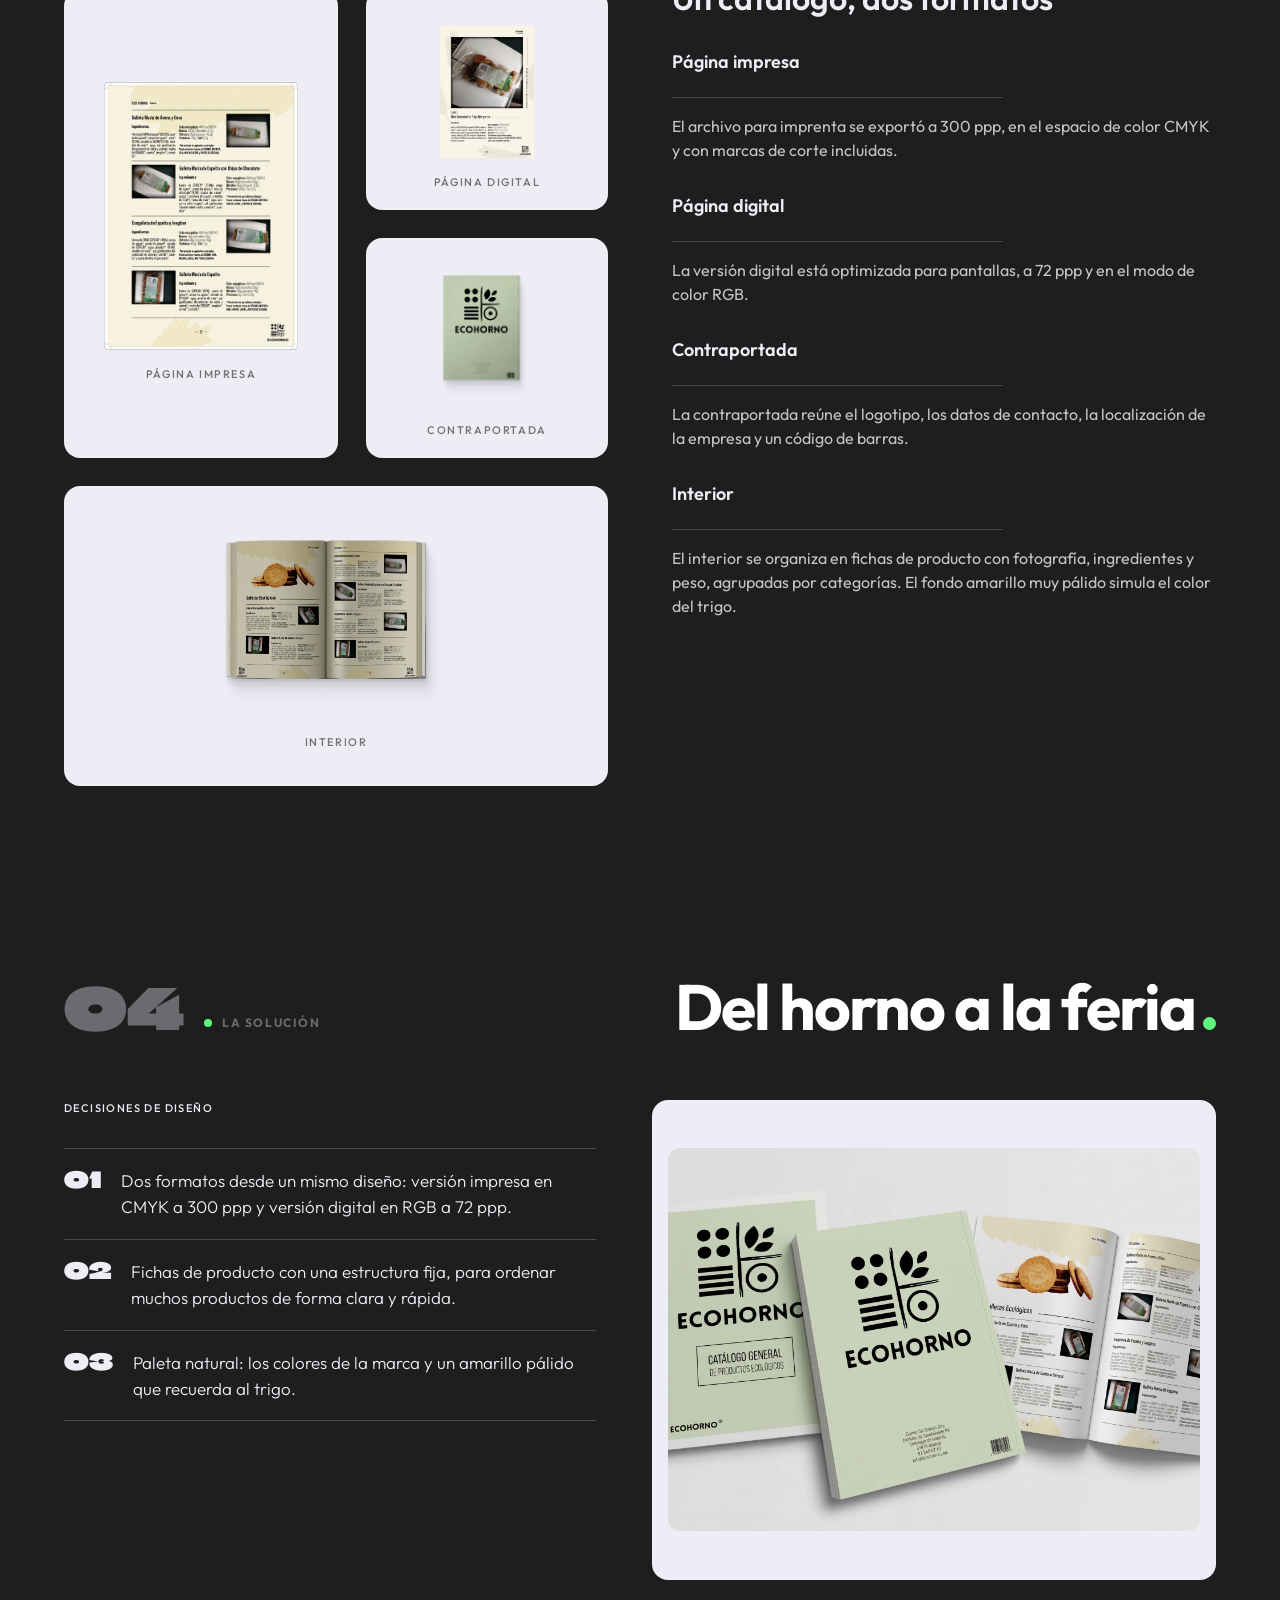
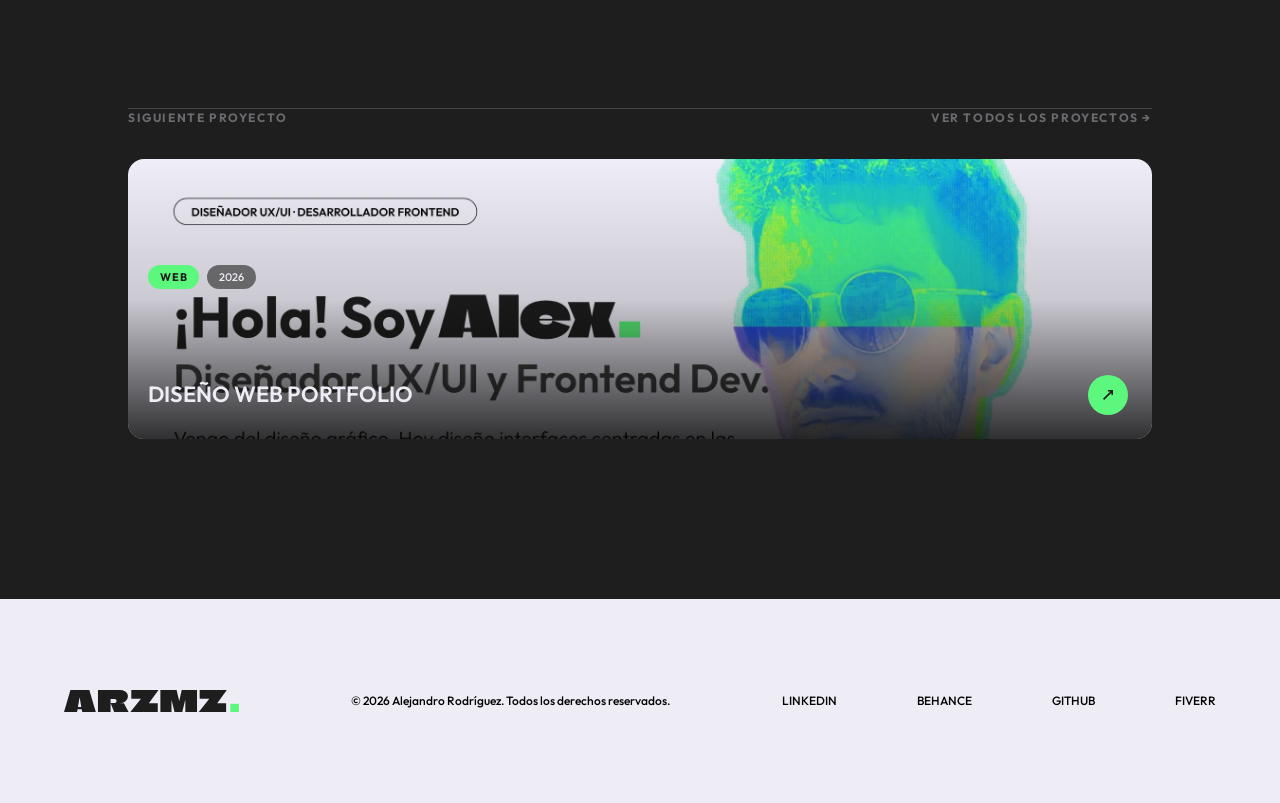
==== commit eafac285: "Responsive, limpieza y contenido final" ====
--- a/catalogo-eco-horno.html
+++ b/catalogo-eco-horno.html
@@ -9,17 +9,7 @@
     <script src="js/menu.js" defer></script>
     <link rel="preconnect" href="https://fonts.googleapis.com">
     <link rel="preconnect" href="https://fonts.gstatic.com" crossorigin>
-    <link href="https://fonts.googleapis.com/css2?family=Outfit:wght@100..900&display=swap" rel="stylesheet">
-    <link rel="preconnect" href="https://fonts.googleapis.com">
-    <link rel="preconnect" href="https://fonts.gstatic.com" crossorigin>
-    <link
-        href="https://fonts.googleapis.com/css2?family=Climate+Crisis:YEAR@1979&family=Outfit:wght@100..900&display=swap"
-        rel="stylesheet">
-    <link rel="preconnect" href="https://fonts.googleapis.com">
-    <link rel="preconnect" href="https://fonts.gstatic.com" crossorigin>
-    <link
-        href="https://fonts.googleapis.com/css2?family=Climate+Crisis:YEAR@1979&family=Ephesis&family=Outfit:wght@100..900&display=swap"
-        rel="stylesheet">
+    <link href="https://fonts.googleapis.com/css2?family=Climate+Crisis:YEAR@1979&family=Outfit:wght@100..900&display=swap" rel="stylesheet">
 
 </head>
 
@@ -57,7 +47,9 @@
     <section class="Subheader">
         <h1 class="Subheader-h1">· 2026 - portfolio / ARZMZ © </h1>
         <div class="Subheader-Location">
-            <img class="Location-img" src="img/location-pin-svgrepo-com.svg" alt="Ubicación" loading="lazy">
+            <svg class="Location-img" xmlns="http://www.w3.org/2000/svg" viewBox="0 0 32 32" role="img" aria-label="Ubicación">
+                <path d="M16,3C10.5,3,6,7.5,6,13c0,8.4,9,15.5,9.4,15.8c0.2,0.1,0.4,0.2,0.6,0.2s0.4-0.1,0.6-0.2C17,28.5,26,21.4,26,13C26,7.5,21.5,3,16,3z M16,17c-2.2,0-4-1.8-4-4s1.8-4,4-4s4,1.8,4,4S18.2,17,16,17z" />
+            </svg>
             <h2 class="Location-h2">MADRID ⇀ WORLDWIDE</h2>
         </div>
     </section>
@@ -326,7 +318,7 @@
                 <div class="NextProject-info">
                     <h4 class="NextProject-title">DISEÑO WEB PORTFOLIO</h4>
                     <span class="NextProject-arrow">
-                        <img src="img/arrow-up-right.svg" alt="Flecha hacia el proyecto" width="9.26562" height="9.27344" loading="lazy">
+                        <img src="img/arrow-up-right.svg" alt="Flecha hacia el proyecto" width="9" height="9" loading="lazy">
                     </span>
                 </div>
             </a>
--- a/css/proyecto.css
+++ b/css/proyecto.css
@@ -80,6 +80,7 @@
     justify-content: space-between;
 
     position: fixed;
+    top: 0;
     z-index: 2;
 
     background: rgba(238, 237, 246, 0.578);
@@ -136,7 +137,7 @@
     min-height:fit-content;
     /* background-color: red; */
 }
-/* Botón del menú: oculto en escritorio */
+/* Botón del menú: oculto en escritorio (código propuesto por IA, Claude) */
 .Header-button {
     display: none;
     align-items: center;
@@ -147,7 +148,7 @@
     color: var(--color-black);
     cursor: pointer;
 }
-/* Iconos del botón: por defecto se ve el de abrir */
+/* Iconos del botón: por defecto se ve el de abrir (código propuesto por IA, Claude) */
 .Header-icon {
     width: 1.5rem;
     height: 1.5rem;
@@ -157,13 +158,13 @@
 }
 
 @media (max-width: 48rem) {
-    /* En móvil se muestra el botón */
+    /* En móvil se muestra el botón (código propuesto por IA, Claude) */
     .Header-button {
         display: flex;
         align-items: center;
         justify-content: center;
     }
-    /* Menú cerrado: altura 0 y contenido oculto */
+    /* Menú cerrado: altura 0 y contenido oculto (código propuesto por IA, Claude) */
     .Header-nav {
         width: 100%;
         position: fixed;
@@ -183,11 +184,11 @@
         gap: 1.5rem;
         padding: 1.5rem 64px;
     }
-    /* Menú abierto (clase que añade el JS) */
+    /* Menú abierto (clase que añade el JS) (código propuesto por IA, Claude) */
     .Header-nav.is-open {
         max-height: 20rem;
     }
-    /* Botón con el menú abierto: se cambia el icono */
+    /* Botón con el menú abierto: se cambia el icono (código propuesto por IA, Claude) */
     .Header-button.is-open .Header-icon--open {
         display: none;
     }
@@ -219,8 +220,6 @@
     z-index: 0;
     
 }
-.Subheader-h1 {
-}
 .Subheader-Location {
     width: fit-content;
     min-height: fit-content;
@@ -236,8 +235,6 @@
     color: var(--color-primary);
 }
 
-.Location-h2 {
-}
 
 /* ------------------ Project Hero Style ------------------ */
 
@@ -1160,16 +1157,8 @@
     font-size: 12px;
 
 }
-.Footer-linkedin {
-}
-.Footer-behance {
-}
-.Footer-github {
-}
-.Footer-fiverr {
-}
-/* Footer en móvil: apilado y con los enlaces en una fila que puede saltar de línea */
-@media (max-width: 768px) {
+/* Footer estrecho: apilado y con los enlaces en una fila que puede saltar de línea (hecho con IA, Claude Code) */
+@media (max-width: 1165px) {
     .Footer {
         padding: 3rem 1.5rem;
         flex-flow: column nowrap;
@@ -1183,13 +1172,13 @@
 }
 
 /* ------------------ Picture ------------------ */
-/* El contenedor picture no genera caja: la imagen se comporta como hija directa de su bloque */
+/* El contenedor picture no genera caja: la imagen se comporta como hija directa de su bloque (hecho con IA, Claude) */
 picture {
     display: contents;
 }
 
 /* ------------------ Imágenes de la sección solución ------------------ */
-/* La imagen ocupa el espacio libre de la tarjeta sin deformarse */
+/* La imagen ocupa el espacio libre de la tarjeta sin deformarse (hecho con IA, Claude) */
 .Solution-img {
     flex: 1 1 0;
     min-height: 0;
@@ -1198,7 +1187,7 @@
     object-fit: contain;
 }
 
-/* Capturas planas de pantalla: llenan el hueco con esquinas redondeadas */
+/* Capturas planas de pantalla: llenan el hueco con esquinas redondeadas (hecho con IA, Claude) */
 .Solution-img--captura {
     object-fit: cover;
     object-position: top center;
@@ -1206,20 +1195,20 @@
 }
 
 /* ------------------ Documentación: imágenes y paleta ------------------ */
-/* Variante clara de la tarjeta para logotipos oscuros */
+/* Variante clara de la tarjeta para logotipos oscuros (hecho con IA, Claude) */
 .Documentation-media--light {
     background-color: var(--color-white);
 }
 .Documentation-media--light .Documentation-caption {
     color: rgba(30, 30, 30, 0.6);
 }
-/* Imagen (SVG) dentro de la tarjeta: se ajusta sin deformarse */
+/* Imagen (SVG) dentro de la tarjeta: se ajusta sin deformarse (hecho con IA, Claude) */
 .Documentation-img {
     width: 80%;
     max-height: 60%;
     object-fit: contain;
 }
-/* Paleta de color hecha en código */
+/* Paleta de color hecha en código (hecho con IA, Claude) */
 .Palette {
     --palette-corporativo: #276E77;
     --palette-negro: #202020;
@@ -1257,7 +1246,7 @@
     letter-spacing: 0.05em;
 }
 
-/* Capturas de pantalla dentro de la documentación: llenan la tarjeta */
+/* Capturas de pantalla dentro de la documentación: llenan la tarjeta (hecho con IA, Claude) */
 .Documentation-img--captura {
     width: 100%;
     max-height: none;
@@ -1268,7 +1257,7 @@
     object-position: top center;
     border-radius: 0.75rem;
 }
-/* Muestra tipográfica hecha en código */
+/* Muestra tipográfica hecha en código (hecho con IA, Claude) */
 .Specimen {
     width: 100%;
     padding: 1rem;
@@ -1291,7 +1280,7 @@
 .Specimen-sample--display {
     font-family: 'Climate Crisis', sans-serif;
 }
-/* Paleta de la propia web */
+/* Paleta de la propia web (hecho con IA, Claude) */
 .Palette-color--webnegro {
     background-color: var(--color-black);
     color: var(--color-white);
@@ -1337,3 +1326,30 @@
         overflow-wrap: break-word;
     }
 }
+
+/* ------------------ Subheader responsive (hecho con IA, Claude Code) ------------------ */
+/* Sin Subheader, la portada baja la altura del Header fijo para no quedar debajo de él */
+@media (max-width: 650px) {
+    .Subheader {
+        display: none;
+    }
+    .ProjectHero {
+        margin-top: 5rem;
+    }
+}
+
+/* ------------------ Portada de proyecto: chips arriba (hecho con IA, Claude) ------------------ */
+/* El margen automático empuja el bloque de título al fondo y deja los chips arriba */
+.ProjectHero-info {
+    margin-top: auto;
+}
+
+/* Imagen de documentación completa, sin recortar (hecho con IA, Claude) */
+.Documentation-img--contain {
+    width: 100%;
+    max-height: none;
+    flex: 1 1 0;
+    min-height: 0;
+    margin-top: 1rem;
+    object-fit: contain;
+}
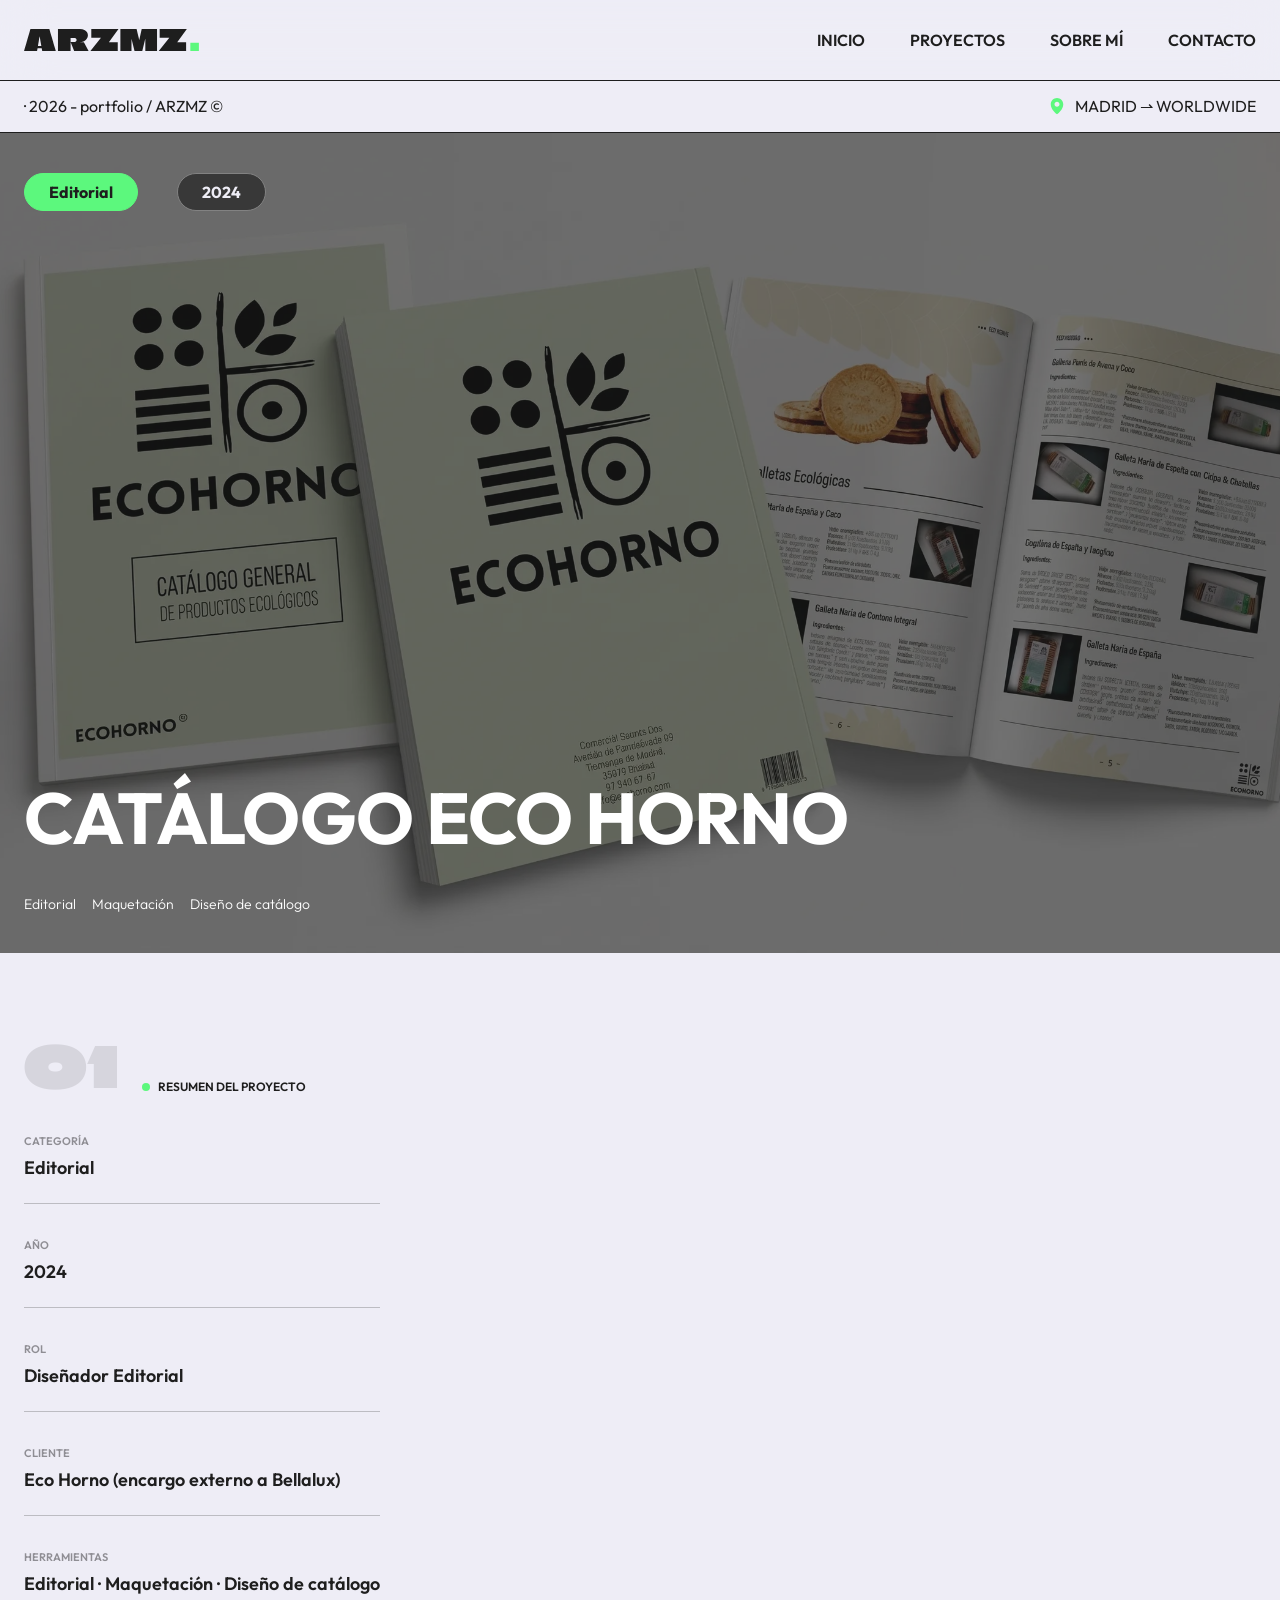
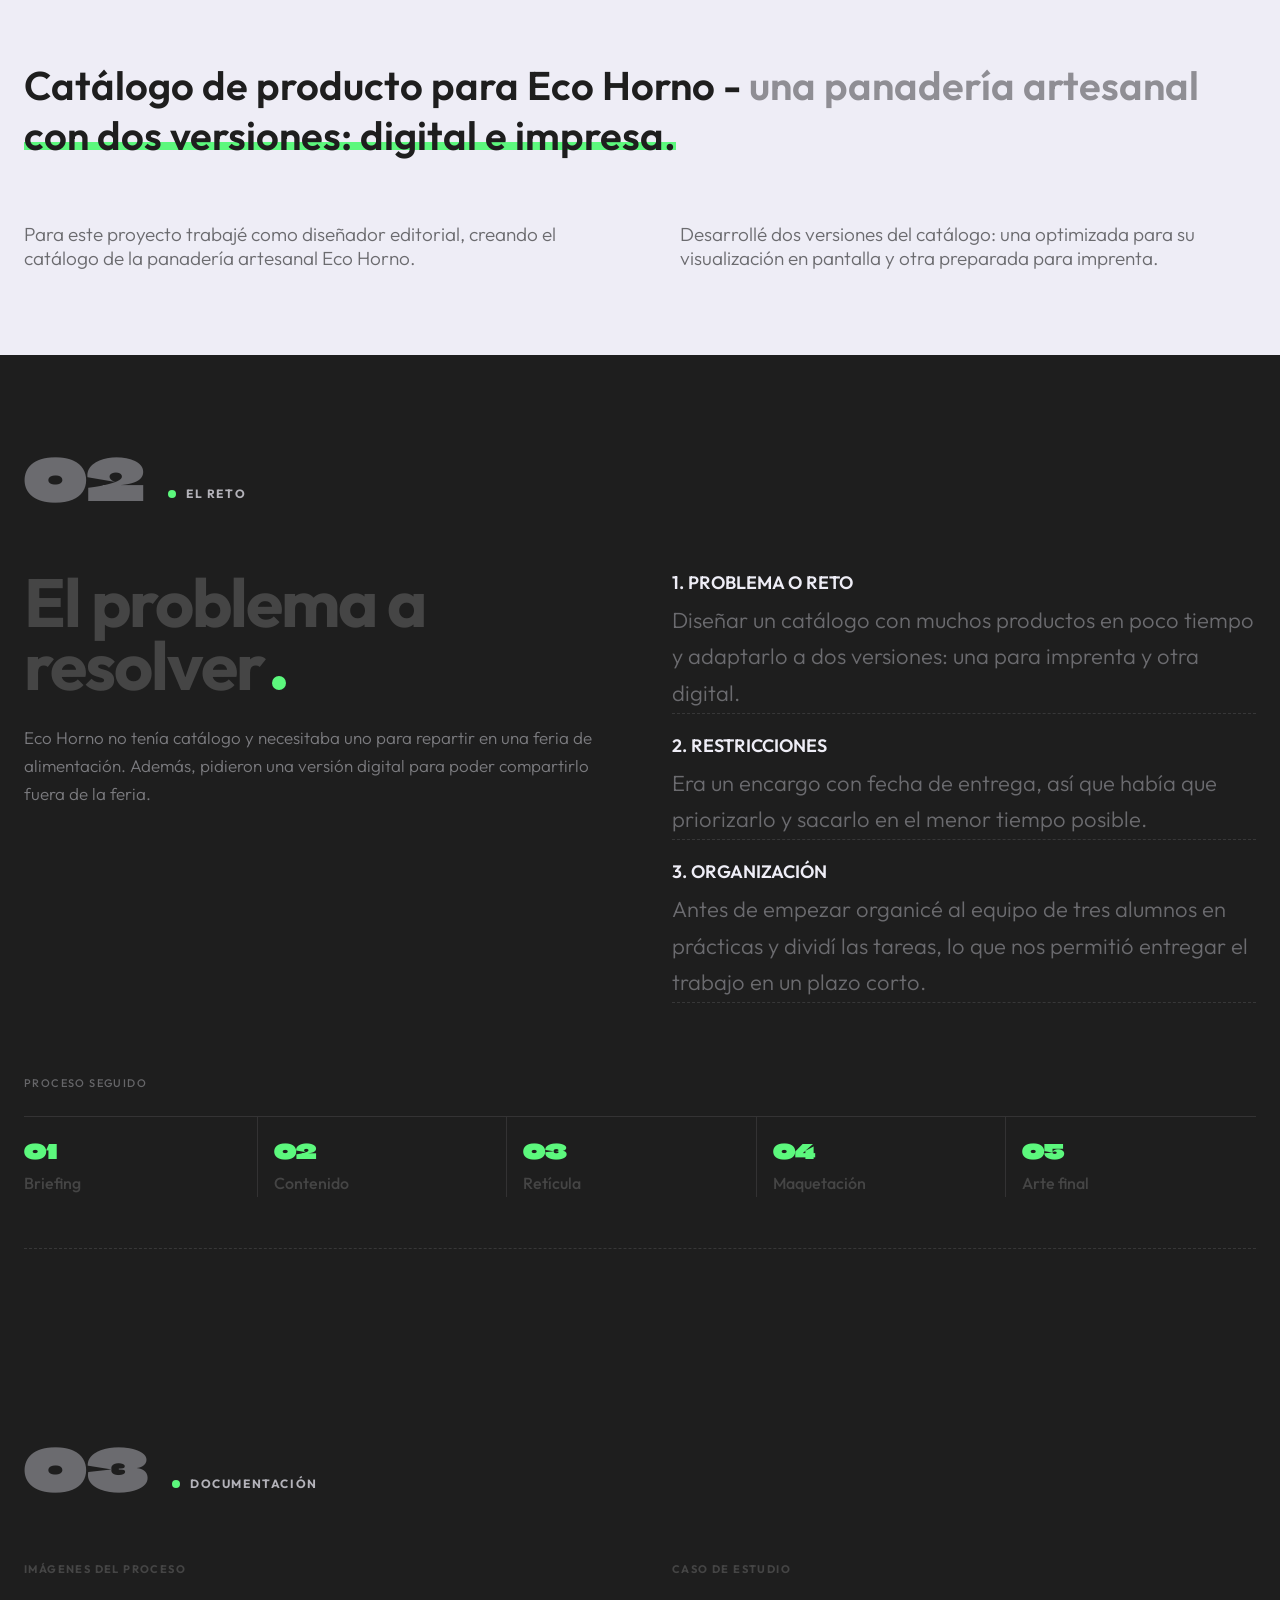
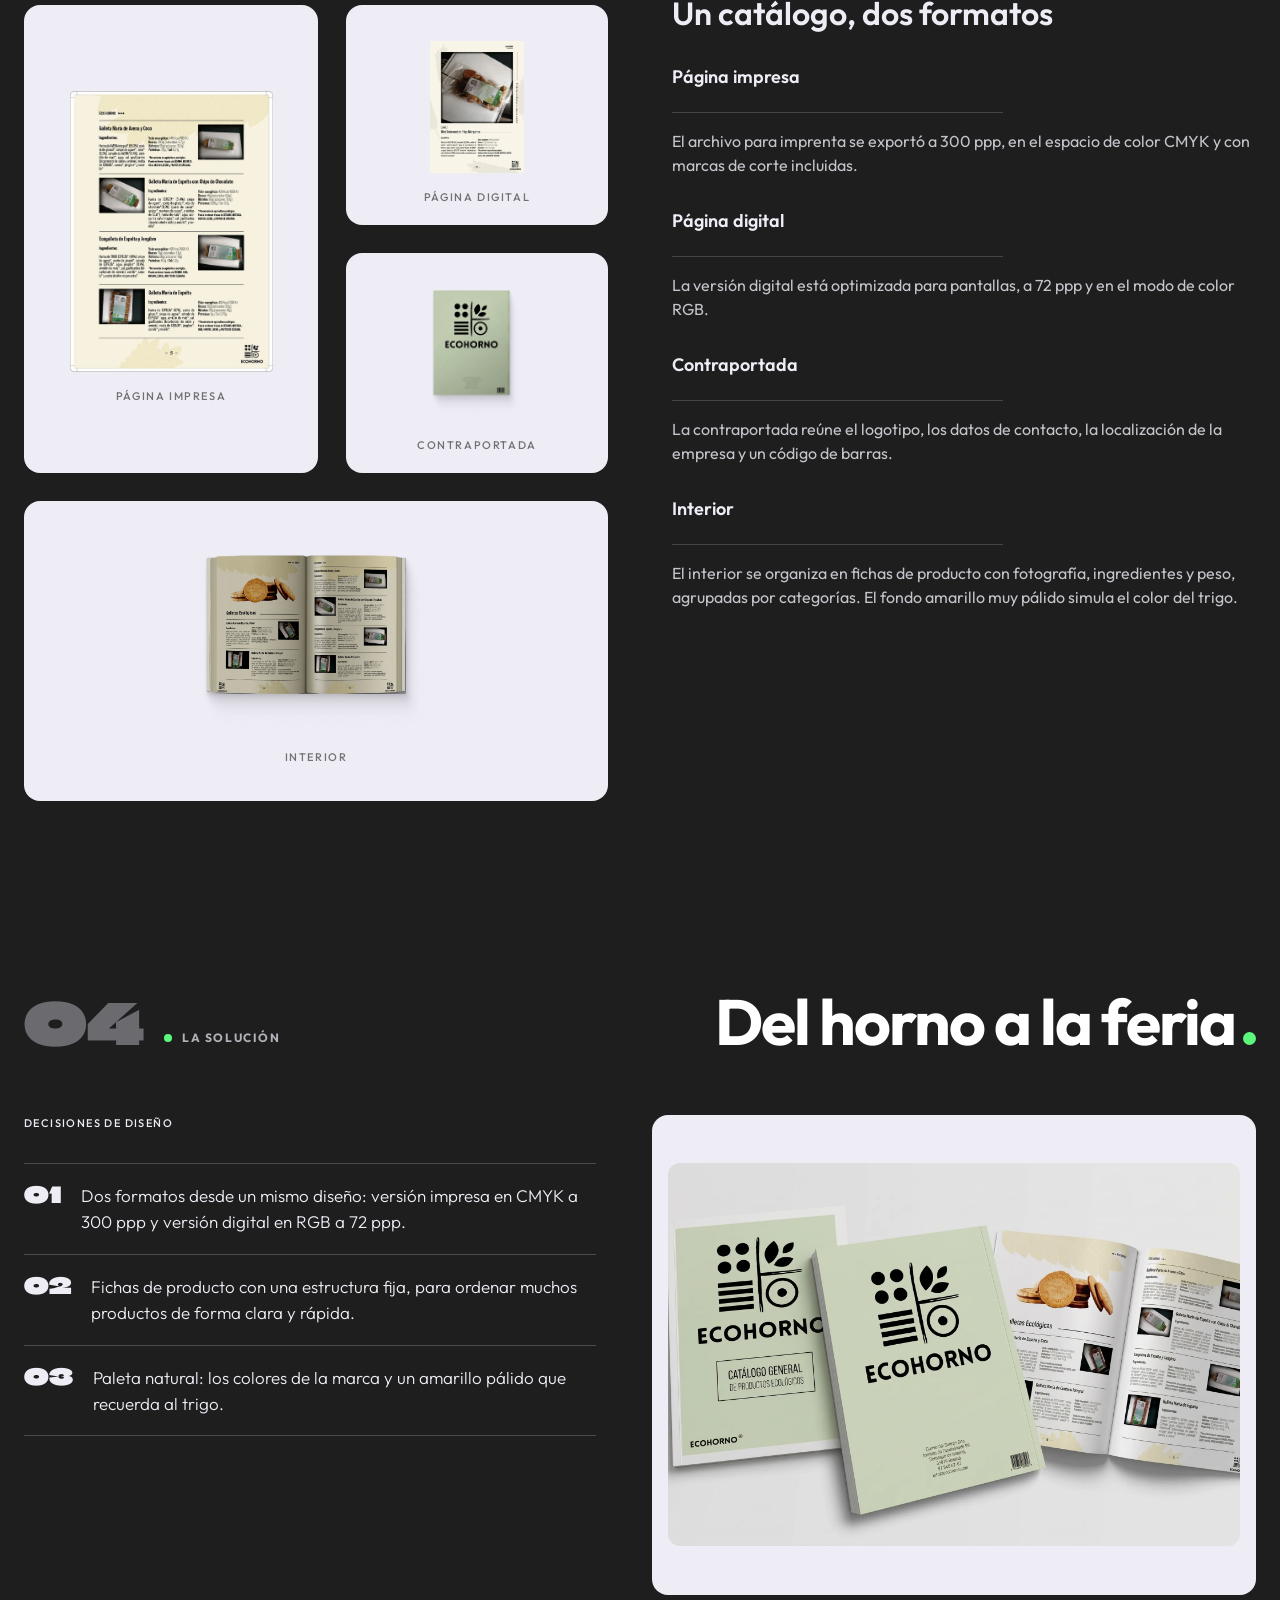
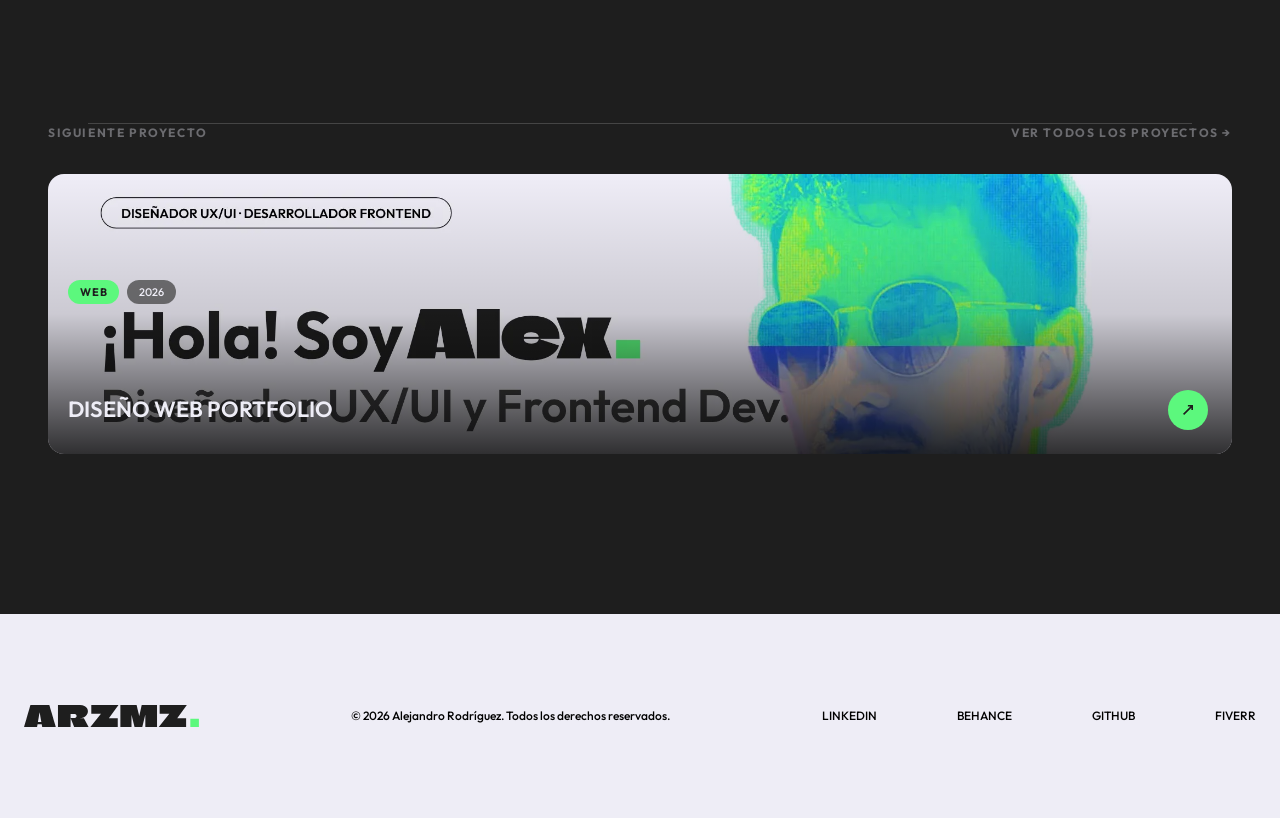
==== commit 1248c1e0: "Version de entrega" ====
--- a/catalogo-eco-horno.html
+++ b/catalogo-eco-horno.html
@@ -45,12 +45,12 @@
     <!-- Estructura HTML Subheader -->
 
     <section class="Subheader">
-        <h1 class="Subheader-h1">· 2026 - portfolio / ARZMZ © </h1>
+        <p class="Subheader-p">· 2026 - portfolio / ARZMZ © </p>
         <div class="Subheader-Location">
             <svg class="Location-img" xmlns="http://www.w3.org/2000/svg" viewBox="0 0 32 32" role="img" aria-label="Ubicación">
                 <path d="M16,3C10.5,3,6,7.5,6,13c0,8.4,9,15.5,9.4,15.8c0.2,0.1,0.4,0.2,0.6,0.2s0.4-0.1,0.6-0.2C17,28.5,26,21.4,26,13C26,7.5,21.5,3,16,3z M16,17c-2.2,0-4-1.8-4-4s1.8-4,4-4s4,1.8,4,4S18.2,17,16,17z" />
             </svg>
-            <h2 class="Location-h2">MADRID ⇀ WORLDWIDE</h2>
+            <p class="Location-p">MADRID ⇀ WORLDWIDE</p>
         </div>
     </section>
 
@@ -62,13 +62,13 @@
             <source srcset="img/proyectos/eco-horno-portada.webp" type="image/webp">
             <img class="ProjectHero-img" src="img/proyectos/eco-horno-portada.jpg" alt="Mockups del catálogo Eco Horno: portada, contraportada e interior" loading="lazy">
         </picture>
-        <div class="ProjectHero-overlay"></div>
+        <div class="ProjectHero-overlay" aria-hidden="true"></div>
         <div class="ProjectHero-chips">
             <span class="Chip Chip--primary">Editorial</span>
             <span class="Chip Chip--dark">2024</span>
         </div>
         <div class="ProjectHero-info">
-            <h2 class="ProjectHero-title">CATÁLOGO ECO HORNO</h2>
+            <h1 class="ProjectHero-title">CATÁLOGO ECO HORNO</h1>
             <ul class="ProjectHero-tags">
                 <li>Editorial</li>
                 <li>Maquetación</li>
@@ -81,10 +81,10 @@
 
     <section class="Summary">
         <div class="Summary-header">
-            <span class="Summary-number">01</span>
+            <span class="Summary-number" aria-hidden="true">01</span>
             <div class="Summary-title">
-                <span class="Summary-dot"></span>
-                <h3 class="Summary-h3">RESUMEN DEL PROYECTO</h3>
+                <span class="Summary-dot" aria-hidden="true"></span>
+                <h2 class="Summary-h2">RESUMEN DEL PROYECTO</h2>
             </div>
         </div>
         <div class="Summary-body">
@@ -113,8 +113,8 @@
             <div class="Summary-content">
                 <p class="Summary-lead">
                     <span class="Summary-strong">Catálogo de producto para Eco Horno -</span>
-                    una panadería artesanal, con
-                    <mark class="Summary-highlight Summary-strong">dos versiones: digital e impresa</mark>.
+                    una panadería artesanal
+                    <mark class="Summary-highlight Summary-strong"> con dos versiones: digital e impresa.</mark>
                 </p>
                 <div class="Summary-Text">
                     <p class="Text-p">Para este proyecto trabajé como diseñador editorial, creando el catálogo de la
@@ -130,35 +130,35 @@
 
     <section class="Challenge">
         <div class="Challenge-header">
-            <span class="Challenge-number">02</span>
+            <span class="Challenge-number" aria-hidden="true">02</span>
             <div class="Challenge-title">
-                <span class="Challenge-dot"></span>
-                <h3 class="Challenge-h3">El reto</h3>
+                <span class="Challenge-dot" aria-hidden="true"></span>
+                <h2 class="Challenge-h2">El reto</h2>
             </div>
         </div>
         <div class="Challenge-body">
             <div class="Challenge-intro">
-                <h4 class="Challenge-heading">El problema a resolver<span class="Challenge-headingDot"></span></h4>
+                <h3 class="Challenge-heading">El problema a resolver<span class="Challenge-headingDot" aria-hidden="true"></span></h3>
                 <p class="Challenge-text">Eco Horno no tenía catálogo y necesitaba uno para repartir en una feria de
                     alimentación. Además, pidieron una versión digital para poder compartirlo fuera de la feria.</p>
             </div>
             <ul class="Challenge-cards">
                 <li class="Challenge-card">
-                    <h4 class="Challenge-cardTitle">1. PROBLEMA O RETO</h4>
+                    <h3 class="Challenge-cardTitle">1. PROBLEMA O RETO</h3>
                     <p class="Challenge-cardText">Diseñar un catálogo con muchos productos en poco tiempo y adaptarlo a dos versiones: una para imprenta y otra digital.</p>
                 </li>
                 <li class="Challenge-card">
-                    <h4 class="Challenge-cardTitle">2. RESTRICCIONES</h4>
+                    <h3 class="Challenge-cardTitle">2. RESTRICCIONES</h3>
                     <p class="Challenge-cardText">Era un encargo con fecha de entrega, así que había que priorizarlo y sacarlo en el menor tiempo posible.</p>
                 </li>
                 <li class="Challenge-card">
-                    <h4 class="Challenge-cardTitle">3. ORGANIZACIÓN</h4>
+                    <h3 class="Challenge-cardTitle">3. ORGANIZACIÓN</h3>
                     <p class="Challenge-cardText">Antes de empezar organicé al equipo de tres alumnos en prácticas y dividí las tareas, lo que nos permitió entregar el trabajo en un plazo corto.</p>
                 </li>
             </ul>
         </div>
         <div class="Challenge-process">
-            <h4 class="Challenge-processLabel">Proceso seguido</h4>
+            <h3 class="Challenge-processLabel">Proceso seguido</h3>
             <ol class="Challenge-steps">
                 <li class="Challenge-step Challenge-step--first">
                     <span class="Challenge-stepNumber">01</span>
@@ -190,10 +190,10 @@
 
     <section class="Documentation">
         <div class="Documentation-header">
-            <span class="Documentation-number">03</span>
+            <span class="Documentation-number" aria-hidden="true">03</span>
             <div class="Documentation-title">
-                <span class="Documentation-dot"></span>
-                <h3 class="Documentation-h3">Documentación</h3>
+                <span class="Documentation-dot" aria-hidden="true"></span>
+                <h2 class="Documentation-h2">Documentación</h2>
             </div>
         </div>
         <div class="Documentation-body">
@@ -235,23 +235,23 @@
             <div class="Documentation-content">
                 <div class="Documentation-intro">
                     <p class="Documentation-label">Caso de estudio</p>
-                    <h4 class="Documentation-heading">Un catálogo, dos formatos</h4>
+                    <h3 class="Documentation-heading">Un catálogo, dos formatos</h3>
                 </div>
                 <ul class="Documentation-list">
                     <li class="Documentation-item">
-                        <h5 class="Documentation-itemTitle">Página impresa</h5>
+                        <h4 class="Documentation-itemTitle">Página impresa</h4>
                         <p class="Documentation-itemText">El archivo para imprenta se exportó a 300 ppp, en el espacio de color CMYK y con marcas de corte incluidas.</p>
                     </li>
                     <li class="Documentation-item">
-                        <h5 class="Documentation-itemTitle">Página digital</h5>
+                        <h4 class="Documentation-itemTitle">Página digital</h4>
                         <p class="Documentation-itemText">La versión digital está optimizada para pantallas, a 72 ppp y en el modo de color RGB.</p>
                     </li>
                     <li class="Documentation-item">
-                        <h5 class="Documentation-itemTitle">Contraportada</h5>
+                        <h4 class="Documentation-itemTitle">Contraportada</h4>
                         <p class="Documentation-itemText">La contraportada reúne el logotipo, los datos de contacto, la localización de la empresa y un código de barras.</p>
                     </li>
                     <li class="Documentation-item">
-                        <h5 class="Documentation-itemTitle">Interior</h5>
+                        <h4 class="Documentation-itemTitle">Interior</h4>
                         <p class="Documentation-itemText">El interior se organiza en fichas de producto con fotografía, ingredientes y peso, agrupadas por categorías. El fondo amarillo muy pálido simula el color del trigo.</p>
                     </li>
                 </ul>
@@ -264,28 +264,28 @@
     <section class="Solution">
         <div class="Solution-header">
             <div class="Solution-index">
-                <span class="Solution-number">04</span>
+                <span class="Solution-number" aria-hidden="true">04</span>
                 <div class="Solution-title">
-                    <span class="Solution-dot"></span>
-                    <h3 class="Solution-h3">La solución</h3>
-                </div>
-            </div>
-            <h4 class="Solution-heading">Del horno a la feria<span class="Solution-headingDot"></span></h4>
+                    <span class="Solution-dot" aria-hidden="true"></span>
+                    <h2 class="Solution-h2">La solución</h2>
+                </div>
+            </div>
+            <h3 class="Solution-heading">Del horno a la feria<span class="Solution-headingDot"></span></h3>
         </div>
         <div class="Solution-body">
             <div class="Solution-decisions">
                 <p class="Solution-label">Decisiones de diseño</p>
                 <ol class="Solution-list">
                     <li class="Solution-item">
-                        <span class="Solution-itemNumber">01</span>
+                        <span class="Solution-itemNumber" aria-hidden="true">01</span>
                         <p class="Solution-itemText">Dos formatos desde un mismo diseño: versión impresa en CMYK a 300 ppp y versión digital en RGB a 72 ppp.</p>
                     </li>
                     <li class="Solution-item">
-                        <span class="Solution-itemNumber">02</span>
+                        <span class="Solution-itemNumber" aria-hidden="true">02</span>
                         <p class="Solution-itemText">Fichas de producto con una estructura fija, para ordenar muchos productos de forma clara y rápida.</p>
                     </li>
                     <li class="Solution-item">
-                        <span class="Solution-itemNumber">03</span>
+                        <span class="Solution-itemNumber" aria-hidden="true">03</span>
                         <p class="Solution-itemText">Paleta natural: los colores de la marca y un amarillo pálido que recuerda al trigo.</p>
                     </li>
                 </ol>
@@ -316,7 +316,7 @@
                     <span class="NextProject-chip NextProject-chip--dark">2026</span>
                 </div>
                 <div class="NextProject-info">
-                    <h4 class="NextProject-title">DISEÑO WEB PORTFOLIO</h4>
+                    <h3 class="NextProject-title">DISEÑO WEB PORTFOLIO</h3>
                     <span class="NextProject-arrow">
                         <img src="img/arrow-up-right.svg" alt="Flecha hacia el proyecto" width="9" height="9" loading="lazy">
                     </span>
@@ -328,13 +328,18 @@
     <!-- Estructura Footer -->
 
     <footer class="Footer">
-        <img class="Footer-img" src="img/logo-arzmz.svg" alt="ARZMZ Logo" loading="lazy">
+        <img class="Footer-img" src="img/logo-arzmz.svg" alt="Logo de Alejandro Rodríguez" loading="lazy">
         <p class="Footer-p">© 2026 Alejandro Rodríguez. Todos los derechos reservados.</p>
         <ul class="Footer-ul">
-            <li><a href="https://www.linkedin.com/in/alexrodriguezmu%C3%B1oz/" class="Footer-linkedin" title="Perfil de LinkedIn de Alejandro Rodríguez" target="_blank" rel="noreferrer">LINKEDIN</a></li>
-            <li><a href="https://www.behance.net/alejandrodrigu361" class="Footer-behance" title="Portfolio de Behance de Alejandro Rodríguez" target="_blank" rel="noreferrer">BEHANCE</a></li>
-            <li><a href="https://github.com/ALEXRZMZ" class="Footer-github" title="Perfil de GitHub de Alejandro Rodríguez" target="_blank" rel="noreferrer">GITHUB</a></li>
-            <li><a href="https://www.fiverr.com/alexrzmz" class="Footer-fiverr" title="Perfil de Fiverr de Alejandro Rodríguez" target="_blank" rel="noreferrer">FIVERR</a></li>
+            <li><a href="https://www.linkedin.com/in/alexrodriguezmu%C3%B1oz/" class="Footer-linkedin"
+                    title="Perfil de LinkedIn de Alejandro Rodríguez" target="_blank" rel="noreferrer">LINKEDIN</a></li>
+            <li><a href="https://www.behance.net/alejandrodrigu361" class="Footer-behance"
+                    title="Portfolio de Behance de Alejandro Rodríguez" target="_blank" rel="noreferrer">BEHANCE</a>
+            </li>
+            <li><a href="https://github.com/ALEXRZMZ" class="Footer-github"
+                    title="Perfil de GitHub de Alejandro Rodríguez" target="_blank" rel="noreferrer">GITHUB</a></li>
+            <li><a href="https://www.fiverr.com/alexrzmz" class="Footer-fiverr"
+                    title="Perfil de Fiverr de Alejandro Rodríguez" target="_blank" rel="noreferrer">FIVERR</a></li>
         </ul>
     </footer>
 
--- a/css/proyecto.css
+++ b/css/proyecto.css
@@ -8,10 +8,11 @@
         --color-white: #EEEDF6;
         --color-primary: #5CF87D;
         --color-grey: #454545;
+        --header-height: 5rem;
         --chip-border-radius: 999px;
         --chip-padding: 8px 24px;
         --chip-border: 1px solid var(--color-black);
-        --chip-text-size: 16px;
+        --chip-text-size: 1rem;
         --web-padding: 0 64px;
 }
 *{
@@ -71,7 +72,6 @@
     width: 100%;
     /* min-height: 5rem; */
     border-bottom: .0625rem solid var(--color-black);
-    background-color: var(--color-white);
     color: var(--color-black);
     padding: 0 4rem;
 
@@ -113,26 +113,10 @@
     display: flex;
     flex-flow: row nowrap;
 
-    gap: 45px;
-
-}
-.Header-li--Home {
-    width: fit-content;
-    min-height:fit-content;
-    /* background-color: red; */
-
-}
-.Header-li--Proyectos {
-    width: fit-content;
-    min-height:fit-content;
-    /* background-color: red; */
-}
-.Header-li--Sobremi {
-    width: fit-content;
-    min-height:fit-content;
-    /* background-color: red; */
-}
-.Header-li--Contacto {
+    gap: 2.8125rem;
+
+}
+.Header-li {
     width: fit-content;
     min-height:fit-content;
     /* background-color: red; */
@@ -182,7 +166,7 @@
         flex-flow: column nowrap;
         align-items: flex-start;
         gap: 1.5rem;
-        padding: 1.5rem 64px;
+        padding: 1.5rem 24px;
     }
     /* Menú abierto (clase que añade el JS) (código propuesto por IA, Claude) */
     .Header-nav.is-open {
@@ -207,7 +191,7 @@
     font-family: 'Outfit', sans-serif;
 
     padding: 16px 4rem;
-    margin-bottom: 5rem;
+    margin-top: var(--header-height);
     border-bottom: .0313rem solid var(--color-black);
 
 
@@ -215,8 +199,6 @@
     flex-flow: row nowrap;
     justify-content:space-between;
     align-items: center;
-    position: relative;
-    top: 80px;
     z-index: 0;
     
 }
@@ -234,7 +216,12 @@
     height: auto;
     color: var(--color-primary);
 }
-
+/* En móvil se oculta el Subheader (hecho con IA, Claude Code) */
+@media (max-width: 768px) {
+    .Subheader {
+        display: none;
+    }
+}
 
 /* ------------------ Project Hero Style ------------------ */
 
@@ -243,7 +230,6 @@
     width: 100%;
     height: calc(100vh - 80px);
     padding: 40px 4rem;
-    margin-top: calc(80px - 5rem);
     background-color: var(--color-black);
     color: #fff;
     font-family: 'Outfit', sans-serif;
@@ -271,7 +257,7 @@
 }
 .ProjectHero-chips {
     display: flex;
-    gap: 39px;
+    gap: 2.4375rem;
     align-items: center;
 }
 .Chip {
@@ -298,21 +284,30 @@
     display: flex;
     flex-flow: column nowrap;
     justify-content: space-between;
-    gap: 24px;
+    gap: 1.5rem;
 }
 .ProjectHero-title {
-    font-size: 72px;
+    font-size: 4.5rem;
     font-weight: 700;
     letter-spacing: -1.08px;
     line-height: normal;
 }
 .ProjectHero-tags {
     display: flex;
-    gap: 16px;
-    font-size: 14px;
+    gap: 1rem;
+    font-size: .875rem;
     font-weight: 300;
 }
-
+/* En móvil el título de la portada se reduce para que no se corte (hecho con IA, Claude) */
+@media (max-width: 768px) {
+    .ProjectHero-title {
+        font-size: 2rem;
+        overflow-wrap: break-word;
+    }
+    .ProjectHero {
+        margin-top: 5rem;
+    }
+}
 
 /* ------------------ Summary Style ------------------ */
 
@@ -324,22 +319,22 @@
 
     display: flex;
     flex-flow: column nowrap;
-    gap: 40px;
+    gap: 2.5rem;
 }
 .Summary-header {
     display: flex;
-    gap: 24px;
+    gap: 1.5rem;
     align-items: flex-end;
 }
 .Summary-number {
     font-family: 'Climate Crisis', sans-serif;
-    font-size: 56px;
+    font-size: 3.5rem;
     line-height: 1;
     color: #D6D5DD;
 }
 .Summary-title {
     display: flex;
-    gap: 8px;
+    gap: .5rem;
     align-items: center;
 }
 .Summary-dot {
@@ -348,13 +343,13 @@
     border-radius: 100px;
     background-color: var(--color-primary);
 }
-.Summary-h3 {
-    font-size: 12px;
+.Summary-h2 {
+    font-size: .75rem;
     font-weight: 600;
 }
 .Summary-body {
     display: flex;
-    gap: 80px;
+    gap: 5rem;
     align-items: flex-start;
 }
 .Summary-list {
@@ -362,12 +357,12 @@
     min-width: 0;
     display: flex;
     flex-flow: column nowrap;
-    gap: 34px;
+    gap: 2.125rem;
 }
 .Summary-item {
     display: flex;
     flex-flow: column nowrap;
-    gap: 8px;
+    gap: .5rem;
     padding-bottom: 25px;
     font-weight: 600;
     background: url("../img/line-divider.svg") no-repeat left bottom / 100% 1px;
@@ -376,11 +371,11 @@
     background: none;
 }
 .Summary-label {
-    font-size: 11px;
+    font-size: .6875rem;
     color: #8F8E94;
 }
-.Summary-value {
-    font-size: 18px;
+.Summary-category {
+    font-size: 1.125rem;
     color: var(--color-black);
 }
 .Summary-content {
@@ -389,10 +384,10 @@
     min-width: 0;
     display: flex;
     flex-flow: column nowrap;
-    gap: 62px;
+    gap: 3.875rem;
 }
 .Summary-lead {
-    font-size: 40px;
+    font-size: 2.5rem;
     font-weight: 600;
     color: #8F8E94;
 }
@@ -416,8 +411,9 @@
 }
 .Summary-Text {
     display: flex;
-    gap: 80px;
-    font-size: 19px;
+    flex-flow: row wrap;
+    gap: 5rem;
+    font-size: 1.1875rem;
     font-weight: 300;
     color: #6B6B6F;
 }
@@ -425,7 +421,29 @@
     flex: 1 0 0;
     min-width: 0;
 }
-
+/* Por debajo de 1280px la lista de datos y el texto se apilan (hecho con IA, Claude) */
+@media (max-width: 1280px) {
+    .Summary-body {
+        flex-flow: column nowrap;
+        gap: 2.5rem;
+    }
+    .Summary-content {
+        flex: 1 1 auto;
+        width: 100%;
+    }
+}
+/* En móvil el titular del resumen es más pequeño (hecho con IA, Claude) */
+@media (max-width: 768px) {
+    .Summary-lead {
+        font-size: 1.75rem;
+    }
+}
+/* A 700px o menos los párrafos del resumen se apilan (hecho con IA, Claude Code) */
+@media (max-width: 700px) {
+    .Summary-Text {
+        flex-flow: column nowrap;
+    }
+}
 
 /* ------------------ Challenge Style ------------------ */
 
@@ -441,18 +459,18 @@
 }
 .Challenge-header {
     display: flex;
-    gap: 24px;
+    gap: 1.5rem;
     align-items: flex-end;
 }
 .Challenge-number {
     font-family: 'Climate Crisis', sans-serif;
-    font-size: 56px;
+    font-size: 3.5rem;
     line-height: 56px;
     color: #6B6B6F;
 }
 .Challenge-title {
     display: flex;
-    gap: 10px;
+    gap: .625rem;
     align-items: center;
     padding-bottom: 4px;
 }
@@ -462,17 +480,17 @@
     border-radius: 100px;
     background-color: var(--color-primary);
 }
-.Challenge-h3 {
-    font-size: 12px;
+.Challenge-h2 {
+    font-size: .75rem;
     font-weight: 700;
     line-height: 18px;
     letter-spacing: 1.6px;
     text-transform: uppercase;
-    color: #6B6B6F;
+    color: #B3B2B9;
 }
 .Challenge-body {
     display: flex;
-    gap: 222px;
+    gap: 13.875rem;
     align-items: stretch;
 }
 .Challenge-intro {
@@ -480,7 +498,7 @@
     flex-shrink: 0;
 }
 .Challenge-heading {
-    font-size: 68px;
+    font-size: 4.25rem;
     font-weight: 700;
     line-height: 62.56px;
     letter-spacing: -2px;
@@ -496,7 +514,7 @@
 }
 .Challenge-text {
     padding-top: 28px;
-    font-size: 17px;
+    font-size: 1.0625rem;
     font-weight: 300;
     line-height: 28.05px;
     color: rgba(238, 237, 246, 0.45);
@@ -507,22 +525,22 @@
     display: flex;
     flex-flow: column nowrap;
     justify-content: center;
-    gap: 20px;
+    gap: 1.25rem;
 }
 .Challenge-card {
     display: flex;
     flex-flow: column nowrap;
-    gap: 8px;
+    gap: .5rem;
     padding-bottom: 2px;
     border-bottom: 1px dashed rgba(238, 237, 246, 0.12);
 }
 .Challenge-cardTitle {
-    font-size: 18px;
+    font-size: 1.125rem;
     font-weight: 600;
     color: var(--color-white);
 }
 .Challenge-cardText {
-    font-size: 22px;
+    font-size: 1.375rem;
     font-weight: 300;
     line-height: 36.3px;
     color: #6B6B6F;
@@ -530,11 +548,11 @@
 .Challenge-process {
     display: flex;
     flex-flow: column nowrap;
-    gap: 24px;
+    gap: 1.5rem;
     padding-top: 8px;
 }
 .Challenge-processLabel {
-    font-size: 11px;
+    font-size: .6875rem;
     font-weight: 500;
     line-height: 16.5px;
     letter-spacing: 1.4px;
@@ -550,7 +568,7 @@
     min-width: 0;
     display: flex;
     flex-flow: column nowrap;
-    gap: 12px;
+    gap: .75rem;
     padding: 24px 16px 4px 0;
     position: relative;
 }
@@ -571,12 +589,12 @@
 }
 .Challenge-stepNumber {
     font-family: 'Climate Crisis', sans-serif;
-    font-size: 20px;
+    font-size: 1.25rem;
     line-height: 20px;
     color: var(--color-primary);
 }
 .Challenge-stepName {
-    font-size: 16px;
+    font-size: 1rem;
     font-weight: 500;
     line-height: 20px;
     color: var(--color-grey);
@@ -588,7 +606,7 @@
 
 @media (max-width: 1280px) {
     .Challenge-body {
-        gap: 64px;
+        gap: 4rem;
     }
     .Challenge-intro {
         width: auto;
@@ -604,14 +622,14 @@
     }
     .Challenge-body {
         flex-flow: column nowrap;
-        gap: 40px;
+        gap: 2.5rem;
     }
     .Challenge-heading {
-        font-size: 44px;
+        font-size: 2.75rem;
         line-height: 1.05;
     }
     .Challenge-cardText {
-        font-size: 18px;
+        font-size: 1.125rem;
         line-height: 1.6;
     }
     .Challenge-steps {
@@ -636,18 +654,18 @@
 }
 .Documentation-header {
     display: flex;
-    gap: 24px;
+    gap: 1.5rem;
     align-items: flex-end;
 }
 .Documentation-number {
     font-family: 'Climate Crisis', sans-serif;
-    font-size: 56px;
+    font-size: 3.5rem;
     line-height: 56px;
     color: #6B6B6F;
 }
 .Documentation-title {
     display: flex;
-    gap: 10px;
+    gap: .625rem;
     align-items: center;
     padding-bottom: 4px;
 }
@@ -657,29 +675,29 @@
     border-radius: 100px;
     background-color: var(--color-primary);
 }
-.Documentation-h3 {
-    font-size: 12px;
+.Documentation-h2 {
+    font-size: .75rem;
     font-weight: 700;
     line-height: 18px;
     letter-spacing: 1.6px;
     text-transform: uppercase;
-    color: #6B6B6F;
+    color: #B3B2B9;
 }
 .Documentation-body {
     display: flex;
     justify-content: space-between;
     align-items: flex-start;
-    gap: 64px;
+    gap: 4rem;
 }
 .Documentation-gallery {
     width: 588px;
     flex-shrink: 0;
     display: flex;
     flex-flow: column nowrap;
-    gap: 28px;
+    gap: 1.75rem;
 }
 .Documentation-label {
-    font-size: 11px;
+    font-size: .6875rem;
     font-weight: 700;
     line-height: 16.5px;
     letter-spacing: 1.4px;
@@ -688,14 +706,14 @@
 }
 .Documentation-grid {
     display: flex;
-    gap: 28px;
+    gap: 1.75rem;
 }
 .Documentation-stack {
     flex: 1 0 0;
     min-width: 0;
     display: flex;
     flex-flow: column nowrap;
-    gap: 28px;
+    gap: 1.75rem;
 }
 .Documentation-media {
     background-color: #252525;
@@ -705,7 +723,7 @@
     flex-flow: column nowrap;
     justify-content: center;
     align-items: center;
-    gap: 16px;
+    gap: 1rem;
     padding: 0 16px;
 }
 .Documentation-media--tall {
@@ -727,7 +745,7 @@
     height: 22px;
 }
 .Documentation-caption {
-    font-size: 11px;
+    font-size: .6875rem;
     font-weight: 500;
     line-height: 16.5px;
     letter-spacing: 1.6px;
@@ -740,15 +758,15 @@
     max-width: 100%;
     display: flex;
     flex-flow: column nowrap;
-    gap: 32px;
+    gap: 2rem;
 }
 .Documentation-intro {
     display: flex;
     flex-flow: column nowrap;
-    gap: 16px;
+    gap: 1rem;
 }
 .Documentation-heading {
-    font-size: 32px;
+    font-size: 2rem;
     font-weight: 600;
     line-height: 40px;
     color: var(--color-white);
@@ -756,24 +774,24 @@
 .Documentation-list {
     display: flex;
     flex-flow: column nowrap;
-    gap: 32px;
+    gap: 2rem;
 }
 .Documentation-item {
     display: flex;
     flex-flow: column nowrap;
-    gap: 16px;
+    gap: 1rem;
 }
 .Documentation-itemTitle {
     width: 331px;
     max-width: 100%;
     padding-bottom: 25px;
-    font-size: 18px;
+    font-size: 1.125rem;
     font-weight: 600;
     color: var(--color-white);
     background: url("../img/line-divider-dark.svg") no-repeat left bottom / 100% 1px;
 }
 .Documentation-itemText {
-    font-size: 16px;
+    font-size: 1rem;
     font-weight: 400;
     line-height: 24px;
     color: var(--color-white);
@@ -795,7 +813,7 @@
     }
     .Documentation-body {
         flex-flow: column nowrap;
-        gap: 56px;
+        gap: 3.5rem;
     }
     .Documentation-gallery {
         width: 100%;
@@ -807,7 +825,7 @@
         flex-flow: column nowrap;
     }
     .Documentation-heading {
-        font-size: 26px;
+        font-size: 1.625rem;
         line-height: 1.25;
     }
 }
@@ -827,22 +845,22 @@
     display: flex;
     justify-content: space-between;
     align-items: flex-end;
-    gap: 24px;
+    gap: 1.5rem;
 }
 .Solution-index {
     display: flex;
-    gap: 20px;
+    gap: 1.25rem;
     align-items: flex-end;
 }
 .Solution-number {
     font-family: 'Climate Crisis', sans-serif;
-    font-size: 56px;
+    font-size: 3.5rem;
     line-height: 56px;
     color: #6B6B6F;
 }
 .Solution-title {
     display: flex;
-    gap: 10px;
+    gap: .625rem;
     align-items: center;
     padding-bottom: 4px;
 }
@@ -852,16 +870,16 @@
     border-radius: 100px;
     background-color: var(--color-primary);
 }
-.Solution-h3 {
-    font-size: 12px;
+.Solution-h2 {
+    font-size: .75rem;
     font-weight: 700;
     line-height: 18px;
     letter-spacing: 1.6px;
     text-transform: uppercase;
-    color: #6B6B6F;
+    color: #B3B2B9;
 }
 .Solution-heading {
-    font-size: 64px;
+    font-size: 4rem;
     font-weight: 700;
     line-height: 57.6px;
     letter-spacing: -2px;
@@ -878,7 +896,7 @@
 }
 .Solution-body {
     display: flex;
-    gap: 56px;
+    gap: 3.5rem;
     align-items: flex-start;
 }
 .Solution-decisions {
@@ -886,10 +904,10 @@
     min-width: 0;
     display: flex;
     flex-flow: column nowrap;
-    gap: 32px;
+    gap: 2rem;
 }
 .Solution-label {
-    font-size: 11px;
+    font-size: .6875rem;
     font-weight: 500;
     line-height: 16.5px;
     letter-spacing: 1.4px;
@@ -901,19 +919,19 @@
 }
 .Solution-item {
     display: flex;
-    gap: 20px;
+    gap: 1.25rem;
     align-items: flex-start;
     padding: 20px 0;
     background: url("../img/line-divider-muted.svg") no-repeat left top / 100% 1px;
 }
 .Solution-itemNumber {
     font-family: 'Climate Crisis', sans-serif;
-    font-size: 22px;
+    font-size: 1.375rem;
     line-height: 22px;
     color: var(--color-white);
 }
 .Solution-itemText {
-    font-size: 17px;
+    font-size: 1.0625rem;
     font-weight: 300;
     line-height: 25.5px;
     color: var(--color-white);
@@ -930,7 +948,7 @@
     flex-flow: column nowrap;
     justify-content: center;
     align-items: center;
-    gap: 16px;
+    gap: 1rem;
 }
 .Solution-media--main {
     height: 30rem;
@@ -951,7 +969,7 @@
     height: 22px;
 }
 .Solution-caption {
-    font-size: 11px;
+    font-size: .6875rem;
     font-weight: 500;
     line-height: 16.5px;
     letter-spacing: 1.6px;
@@ -961,7 +979,36 @@
 }
 .Solution-gallery {
     display: flex;
-    gap: 20px;
+    gap: 1.25rem;
+}
+@media (max-width: 768px) {
+    .Solution {
+        padding: 64px 1.5rem;
+    }
+    .Solution-header {
+        flex-flow: column nowrap;
+        align-items: flex-start;
+    }
+    .Solution-heading {
+        font-size: 2.75rem;
+        line-height: 1.05;
+        text-align: left;
+    }
+    .Solution-body,
+    .Solution-gallery {
+        flex-flow: column nowrap;
+    }
+    .Solution-media,
+    .Solution-media--main {
+        flex: none;
+        width: 100%;
+    }
+    .Solution-media {
+        height: 22rem;
+    }
+    .Solution-media--main {
+        height: 320px;
+    }
 }
 
 /* ------------------ Next Project Style ------------------ */
@@ -970,7 +1017,7 @@
     padding: 4rem;
     display: flex;
     flex-flow: column nowrap;
-    gap: 32px;
+    gap: 2rem;
     background: url("../img/line-divider-dark.svg") no-repeat left 4rem top 4rem / calc(100% - 8rem) 1px;
 }
 .NextProject-top {
@@ -981,7 +1028,7 @@
 }
 .NextProject-label,
 .NextProject-all {
-    font-size: 12px;
+    font-size: .75rem;
     font-weight: 700;
     line-height: 18px;
     letter-spacing: 1.6px;
@@ -1030,13 +1077,13 @@
 }
 .NextProject-chips {
     display: flex;
-    gap: 8px;
+    gap: .5rem;
     align-items: center;
 }
 .NextProject-chip {
     padding: 4px 12px;
     border-radius: 999px;
-    font-size: 11px;
+    font-size: .6875rem;
     line-height: 16.5px;
 }
 .NextProject-chip--primary {
@@ -1055,10 +1102,10 @@
     display: flex;
     justify-content: space-between;
     align-items: center;
-    gap: 16px;
+    gap: 1rem;
 }
 .NextProject-title {
-    font-size: 22px;
+    font-size: 1.375rem;
     font-weight: 600;
     line-height: 27.5px;
     color: var(--color-white);
@@ -1080,33 +1127,6 @@
 }
 
 @media (max-width: 768px) {
-    .Solution {
-        padding: 64px 1.5rem;
-    }
-    .Solution-header {
-        flex-flow: column nowrap;
-        align-items: flex-start;
-    }
-    .Solution-heading {
-        font-size: 44px;
-        line-height: 1.05;
-        text-align: left;
-    }
-    .Solution-body,
-    .Solution-gallery {
-        flex-flow: column nowrap;
-    }
-    .Solution-media,
-    .Solution-media--main {
-        flex: none;
-        width: 100%;
-    }
-    .Solution-media {
-        height: 22rem;
-    }
-    .Solution-media--main {
-        height: 320px;
-    }
     .NextProject {
         padding: 2rem 0 0;
         background-position: left top;
@@ -1115,7 +1135,7 @@
     .NextProject-top {
         flex-flow: column nowrap;
         align-items: flex-start;
-        gap: 8px;
+        gap: .5rem;
     }
 }
 
@@ -1123,9 +1143,9 @@
 
 .Footer {
     width: 100%;
-    min-height: 204px;
+    min-height: 12.75rem;
     background-color: var(--color-white);
-    padding: 48px 64px;
+    padding: 3rem 4rem;
 
     display: flex;
     flex-flow: row nowrap;
@@ -1133,7 +1153,7 @@
     align-items: center;
 }
 .Footer-img {
-    width: 10.9375rem;
+    width: 175px;
     height: auto;
 }
 .Footer-p {
@@ -1142,7 +1162,7 @@
 
     font-family: 'Outfit', sans-serif;
     font-weight: 500;
-    font-size: 12px;
+    font-size: .75rem;
 }
 .Footer-ul {
     width: fit-content;
@@ -1154,13 +1174,13 @@
 
     font-family: 'Outfit', sans-serif;
     font-weight: 500;
-    font-size: 12px;
+    font-size: .75rem;
 
 }
 /* Footer estrecho: apilado y con los enlaces en una fila que puede saltar de línea (hecho con IA, Claude Code) */
-@media (max-width: 1165px) {
+@media (max-width: 72.8125rem) {
     .Footer {
-        padding: 3rem 1.5rem;
+        padding: 48px 24px;
         flex-flow: column nowrap;
         align-items: flex-start;
         gap: 1.5rem;
@@ -1299,45 +1319,6 @@
     color: var(--color-white);
 }
 
-/* ------------------ Resumen responsive (hecho con IA, Claude) ------------------ */
-/* Por debajo de 1280px la lista de datos y el texto se apilan */
-@media (max-width: 1280px) {
-    .Summary-body {
-        flex-flow: column nowrap;
-        gap: 2.5rem;
-    }
-    .Summary-content {
-        flex: 1 1 auto;
-        width: 100%;
-    }
-}
-/* En móvil el titular del resumen es más pequeño */
-@media (max-width: 768px) {
-    .Summary-lead {
-        font-size: 1.75rem;
-    }
-}
-
-/* ------------------ Portada de proyecto responsive (hecho con IA, Claude) ------------------ */
-/* En móvil el título de la portada se reduce para que no se corte */
-@media (max-width: 768px) {
-    .ProjectHero-title {
-        font-size: 2rem;
-        overflow-wrap: break-word;
-    }
-}
-
-/* ------------------ Subheader responsive (hecho con IA, Claude Code) ------------------ */
-/* Sin Subheader, la portada baja la altura del Header fijo para no quedar debajo de él */
-@media (max-width: 650px) {
-    .Subheader {
-        display: none;
-    }
-    .ProjectHero {
-        margin-top: 5rem;
-    }
-}
-
 /* ------------------ Portada de proyecto: chips arriba (hecho con IA, Claude) ------------------ */
 /* El margen automático empuja el bloque de título al fondo y deja los chips arriba */
 .ProjectHero-info {
@@ -1353,3 +1334,20 @@
     margin-top: 1rem;
     object-fit: contain;
 }
+
+/* ------------------ Padding lateral responsive (hecho con IA, Claude Code) ------------------ */
+/* A 1280px o menos, todas las secciones dejan 24px a cada lado */
+@media (max-width: 1280px) {
+    .Header,
+    .Subheader,
+    .ProjectHero,
+    .Summary,
+    .Challenge,
+    .Documentation,
+    .Solution,
+    .NextProject,
+    .Footer {
+        padding-left: 24px;
+        padding-right: 24px;
+    }
+}
